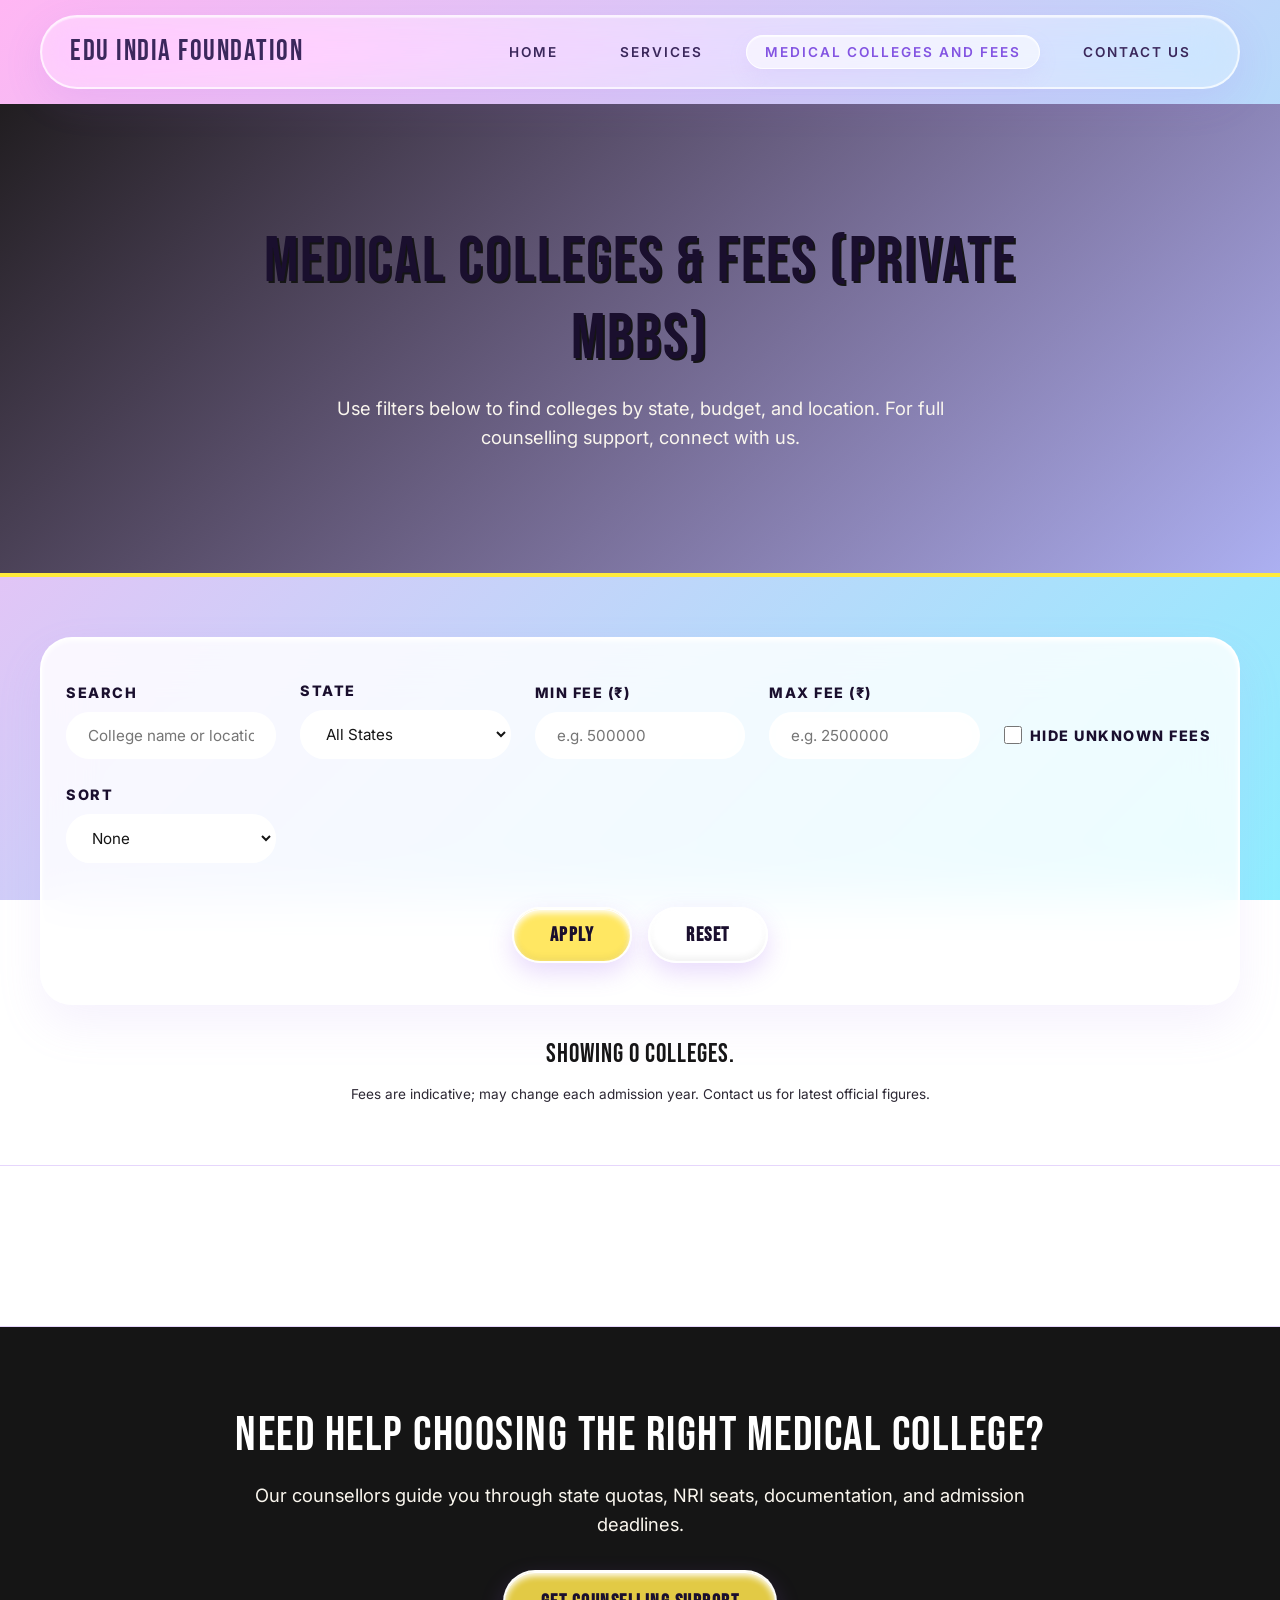
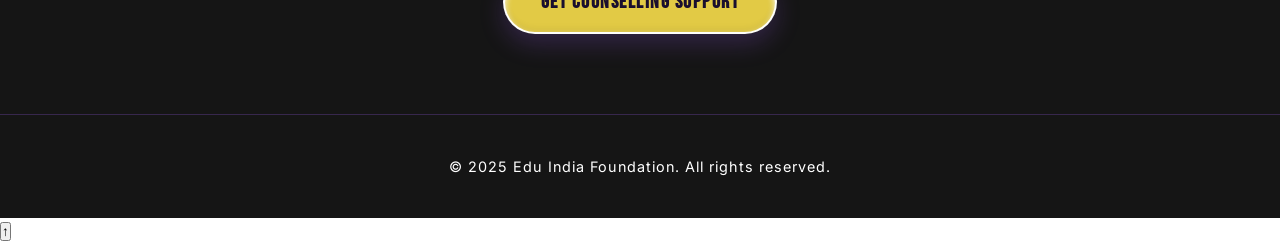
==== colleges.html @ c6f584c2 "feat: vibrant glassmorphism redesign across all pages - Saturated fluid mesh backdrop on all pages (" ====
<!DOCTYPE html>
<html lang="en">
<head>
  <meta charset="UTF-8" />
  <meta name="viewport" content="width=device-width, initial-scale=1.0" />

  <title>Top Private Medical Colleges in India | Edu India Foundation</title>
  <meta name="description" content="Browse private medical colleges across India. Compare locations, annual MBBS fees, and filter by state and budget. Updated list from Edu India Foundation." />
  <meta name="keywords" content="top medical colleges in India, private MBBS colleges, MBBS admission consultants, medical college fees, Edu India Foundation, NEET counselling, MBBS admission help" />
  <meta name="author" content="Edu India Foundation" />
  <meta name="robots" content="index, follow" />

  <meta property="og:title" content="Top Private Medical Colleges in India | Edu India Foundation" />
  <meta property="og:description" content="Compare private MBBS colleges across India. Fees, locations & counselling help from Edu India Foundation." />
  <meta property="og:image" content="https://eduindiafoundation.com/images/banner.jpg" />
  <meta property="og:url" content="https://eduindiafoundation.com/colleges.html" />
  <meta property="og:type" content="website" />

  <meta name="twitter:card" content="summary_large_image" />
  <meta name="twitter:title" content="Top Private Medical Colleges in India | Edu India Foundation" />
  <meta name="twitter:description" content="Compare private MBBS colleges across India with fees & counselling help." />
  <meta name="twitter:image" content="https://eduindiafoundation.com/images/banner.jpg" />

  <link rel="canonical" href="https://eduindiafoundation.com/colleges.html" />
  <link rel="icon" href="favicon.png" type="image/jpeg" />

  <!-- Styles -->
  <link rel="stylesheet" href="style.css?v=13.0" />
  <link rel="stylesheet" href="colleges.css?v=13.0" />

  <!-- Structured Data -->
  <script type="application/ld+json">
  {
    "@context": "https://schema.org",
    "@type": "EducationalOrganization",
    "name": "Edu India Foundation",
    "url": "https://eduindiafoundation.com",
    "logo": "https://eduindiafoundation.com/images/logo.png",
    "description": "Edu India Foundation is a trusted MBBS admission and counselling consultancy offering guidance for private medical colleges across India.",
    "sameAs": [
      "https://www.instagram.com/eduindia_foundation",
      "https://www.youtube.com/@EDUINDIAAXOM"
    ],
    "contactPoint": {
      "@type": "ContactPoint",
      "telephone": "+91-7002086090",
      "contactType": "Customer Support",
      "areaServed": "IN",
      "availableLanguage": "English"
    },
    "address": {
      "@type": "PostalAddress",
      "addressLocality": "Guwahati",
      "addressRegion": "Assam",
      "postalCode": "781001",
      "addressCountry": "IN"
    }
  }
  </script>
</head>

<body>
  <!-- LOADER -->
  <div id="loader"><div class="loader-circle"></div></div>

  <!-- NAV -->
  <nav>
    <div class="nav-container">
      <div class="nav-logo">
        <a href="index.html">Edu India Foundation</a>
      </div>
      <button class="burger" id="burger" aria-label="Toggle navigation menu">&#9776;</button>
      <ul id="nav-links">
        <li><a href="index.html">Home</a></li>
        <li><a href="services.html">Services</a></li>
        <li><a class="active" href="colleges.html">Medical Colleges and Fees</a></li>
        <li><a href="contact.html">Contact Us</a></li>
      </ul>
    </div>
  </nav>

  <!-- HERO -->
  <section class="page-hero colleges-hero">
    <div class="page-hero-content">
      <h1>Medical Colleges & Fees (Private MBBS)</h1>
      <p>Use filters below to find colleges by state, budget, and location. For full counselling support, connect with us.</p>
    </div>
  </section>

  <!-- FILTER PANEL -->
  <section class="college-filters">
    <div class="filters-wrapper">
      <div class="filter-field">
        <label for="searchInput">Search</label>
        <input type="text" id="searchInput" placeholder="College name or location..." />
      </div>

      <div class="filter-field">
        <label for="stateSelect">State</label>
        <select id="stateSelect">
          <option value="">All States</option>
        </select>
      </div>

      <div class="filter-field">
        <label for="minFee">Min Fee (₹)</label>
        <input type="number" id="minFee" min="0" placeholder="e.g. 500000" />
      </div>

      <div class="filter-field">
        <label for="maxFee">Max Fee (₹)</label>
        <input type="number" id="maxFee" min="0" placeholder="e.g. 2500000" />
      </div>

      <div class="filter-field filter-small">
        <label class="checkbox-label">
          <input type="checkbox" id="hideUnknown" />
          Hide unknown fees
        </label>
      </div>

      <div class="filter-field">
        <label for="sortSelect">Sort</label>
        <select id="sortSelect">
          <option value="none">None</option>
          <option value="fee-asc">Fee: Low → High</option>
          <option value="fee-desc">Fee: High → Low</option>
          <option value="name-asc">Name: A → Z</option>
          <option value="name-desc">Name: Z → A</option>
        </select>
      </div>

      <div class="filter-buttons">
        <button id="applyFilters" class="btn-contact">Apply</button>
        <button id="resetFilters" class="btn-secondary">Reset</button>
      </div>
    </div>

    <div class="results-count" id="resultsCount">Showing 0 colleges.</div>
    <div class="fee-note">Fees are indicative; may change each admission year. Contact us for latest official figures.</div>
  </section>

  <!-- RESULTS -->
  <section class="college-results" id="college-list">
    <div id="collegesGrid" class="colleges-grid">
      <!-- cards injected by JS -->
    </div>
  </section>

  <!-- CTA -->
  <section class="college-cta">
    <h2>Need Help Choosing the Right Medical College?</h2>
    <p>Our counsellors guide you through state quotas, NRI seats, documentation, and admission deadlines.</p>
    <a href="contact.html" class="btn-contact">Get Counselling Support</a>
  </section>

  <!-- FOOTER -->
  <footer class="site-footer">
    <p>&copy; 2025 Edu India Foundation. All rights reserved.</p>
  </footer>

  <button id="backToTop" aria-label="Back to top">↑</button>

  <!-- SCRIPTS -->
  <script src="script.js?v=13.0" defer></script>
  <script src="colleges.js?v=13.0" defer></script>
  <script>
    // Smooth scroll to college cards on Apply button click
    document.getElementById('applyFilters').addEventListener('click', function () {
      const target = document.getElementById('college-list');
      if (target) target.scrollIntoView({ behavior: 'smooth' });
    });
  </script>
</body>
</html>
---- style.css ----
@import url('https://fonts.googleapis.com/css2?family=Bebas+Neue&family=Inter:wght@300;400;500;600;700&family=Satisfy&display=swap');

/* GLOBAL PALETTE & VARIABLES */
:root {
  --charcoal: #151515;
  --cream: #faf6ee;
  --lavender: #9c5cf2; /* High-vibrancy prominent lavender */
  --lavender-light: #d6bfff;
  --accent-yellow: #ffeb3b; /* Radiant prominent yellow */
  --white: #ffffff;
  --text-dark: #1a0f2e; /* Deepest midnight violet for maximum contrast */
  --text-muted: #2c2733; /* Darker charcoal for high contrast */
  --border-main: 1px solid rgba(156, 92, 242, 0.25);
  
  --font-display: 'Bebas Neue', sans-serif;
  --font-body: 'Inter', sans-serif;
  --font-cursive: 'Satisfy', cursive;
  
  --transition-fast: 0.5s cubic-bezier(0.25, 1, 0.5, 1);
}

/* RESET & BASE Styles */
* { 
  margin: 0; 
  padding: 0; 
  box-sizing: border-box; 
}

/* Animating Colorful Fluid Mesh Backdrop */
@keyframes fluidMesh {
  0% { background-position: 0% 50%; }
  50% { background-position: 100% 50%; }
  100% { background-position: 0% 50%; }
}

body {
  font-family: var(--font-body);
  /* Highly prominent, vibrant, yet bright and light dynamic mesh backdrop */
  background: linear-gradient(-45deg, #ffea79 0%, #c49eff 25%, #fff5cc 50%, #8eeeff 75%, #ffb6f3 100%);
  background-size: 400% 400%;
  animation: fluidMesh 15s ease infinite;
  background-attachment: fixed;
  color: var(--text-dark);
  line-height: 1.6;
  overflow-x: hidden;
  font-size: clamp(0.9rem, 1.5vw, 1rem);
}

h1, h2, h3, h4, h5, h6 {
  font-family: var(--font-display);
  letter-spacing: 1.5px;
  line-height: 1.2;
  text-transform: uppercase;
  color: var(--text-dark);
}

img { 
  max-width: 100%; 
  display: block; 
}

a {
  text-decoration: none;
  color: inherit;
}

/* ANIMATIONS */
@keyframes spin { 
  0% { transform: rotate(0deg); } 
  100% { transform: rotate(360deg); } 
}

/* LOADER */
#loader {
  position: fixed;
  z-index: 2000;
  background: var(--cream);
  width: 100%;
  height: 100%;
  display: flex;
  justify-content: center;
  align-items: center;
}
.loader-circle {
  border: 6px solid var(--lavender-light);
  border-top: 6px solid var(--lavender);
  border-radius: 50%;
  width: 60px;
  height: 60px;
  animation: spin 1s linear infinite;
}
body.loaded #loader {
  opacity: 0;
  visibility: hidden;
  transition: opacity 0.5s ease;
}

/* SECTION SCROLL FADE */
section {
  opacity: 0;
  transform: translateY(30px);
  transition: opacity 0.8s cubic-bezier(0.16, 1, 0.3, 1), transform 0.8s cubic-bezier(0.16, 1, 0.3, 1);
}
section.visible {
  opacity: 1;
  transform: translateY(0);
}

/* NAVIGATION (Liquid-Glass Floating Capsule navbar) */
nav {
  background: rgba(255, 255, 255, 0.35); /* Clear glassmorphism background */
  backdrop-filter: blur(20px) saturate(160%);
  -webkit-backdrop-filter: blur(20px) saturate(160%);
  padding: 12px 28px;
  position: sticky;
  top: 15px;
  margin: 15px auto;
  width: calc(100% - 40px);
  max-width: 1200px;
  border-radius: 50px;
  z-index: 1000;
  border: 2px solid rgba(255, 255, 255, 0.7); /* Polished, elegant semi-transparent border */
  box-shadow: 0 12px 40px rgba(156, 92, 242, 0.12), inset 0 1px 1px rgba(255, 255, 255, 0.5);
  transition: transform 0.5s cubic-bezier(0.25, 1, 0.5, 1), box-shadow 0.5s ease, background 0.5s ease, border-color 0.5s ease, padding 0.5s ease;
}
nav.scrolled { 
  background: rgba(255, 255, 255, 0.15); /* More transparent while scrolling */
  backdrop-filter: blur(25px) saturate(180%);
  -webkit-backdrop-filter: blur(25px) saturate(180%);
  padding: 8px 28px;
  border-color: rgba(255, 255, 255, 0.55);
  box-shadow: 0 15px 45px rgba(156, 92, 242, 0.18), inset 0 1px 1px rgba(255, 255, 255, 0.6);
  transform: scale(0.98); 
}
.nav-container {
  max-width: 100%;
  margin: auto;
  display: flex;
  justify-content: space-between;
  align-items: center;
}
.nav-logo a {
  color: #3b285c; /* Deep rich purple charcoal */
  font-family: var(--font-display);
  font-size: 1.8rem;
  letter-spacing: 1.5px;
  font-weight: normal;
  text-transform: uppercase;
  transition: color var(--transition-fast);
}
.nav-logo a:hover {
  color: var(--lavender);
}
.burger {
  font-size: 1.8rem;
  color: #3b285c;
  background: none;
  border: none;
  display: none;
  cursor: pointer;
  line-height: 1;
}
#nav-links {
  display: flex;
  gap: 24px;
  align-items: center;
  list-style: none;
}
#nav-links li a {
  color: #3b285c;
  text-decoration: none;
  font-size: 0.85rem;
  font-weight: 600;
  text-transform: uppercase;
  letter-spacing: 2px;
  padding: 8px 18px;
  border-radius: 50px;
  transition: color var(--transition-fast), background var(--transition-fast), border-color var(--transition-fast);
  border: 1px solid transparent;
}
#nav-links li a.active,
#nav-links li a:hover { 
  color: #8354e2; 
  background: rgba(255, 255, 255, 0.6); /* Classy Glass capsule hover */
  border-color: rgba(255, 255, 255, 0.85);
  box-shadow: 0 8px 20px rgba(179, 147, 235, 0.12), inset 0 1px 1px rgba(255, 255, 255, 0.8);
}

@media (max-width: 768px) {
  .burger { display: block; }
  #nav-links {
    display: none;
    flex-direction: column;
    background-color: rgba(255, 255, 255, 0.9);
    backdrop-filter: blur(25px);
    -webkit-backdrop-filter: blur(25px);
    position: absolute;
    top: 71px;
    right: 20px;
    padding: 20px;
    border-radius: 24px;
    border: 2px solid rgba(255, 255, 255, 0.8);
    gap: 16px;
    width: 220px;
    box-shadow: 0 12px 35px rgba(179, 147, 235, 0.2);
  }
  #nav-links.active { display: flex; }
}

/* HERO SECTION */
.hero {
  position: relative;
  height: 60vh;
  background: var(--charcoal);
  border-bottom: var(--border-main);
  overflow: hidden;
}
.background-video {
  position: absolute;
  width: 100%;
  height: 100%;
  object-fit: cover;
  opacity: 0.35;
  z-index: 0;
}
.overlay {
  position: relative;
  z-index: 2;
  height: 100%;
  display: flex;
  flex-direction: column;
  justify-content: center;
  align-items: center;
  background: rgba(21, 21, 21, 0.45);
  backdrop-filter: blur(3px);
  -webkit-backdrop-filter: blur(3px);
  text-align: center;
  padding: 20px;
}
.hero-logo {
  width: 110px;
  margin-bottom: 20px;
  border: var(--border-main);
  border-radius: 50%;
  box-shadow: 0 4px 15px rgba(0,0,0,0.2);
}
.hero h4 {
  font-family: var(--font-cursive);
  color: var(--accent-yellow);
  font-size: clamp(2rem, 5vw, 3.2rem);
  text-transform: none;
  margin-bottom: -15px;
  letter-spacing: 0.5px;
  font-weight: normal;
  transform: rotate(-3deg);
  text-shadow: 2px 2px 4px rgba(0,0,0,0.4);
}
.hero h1 {
  color: var(--white);
  font-size: clamp(3rem, 9vw, 5.5rem);
  font-weight: normal;
  text-shadow: 3px 3px 0px var(--charcoal);
  letter-spacing: 2px;
}
@media (max-width: 768px) {
  .hero { height: 50vh; }
}

/* INTRO SECTION */
.intro-section {
  background: rgba(235, 231, 243, 0.3); 
  backdrop-filter: blur(12px);
  -webkit-backdrop-filter: blur(12px);
  padding: 80px 20px;
  text-align: center;
  border-bottom: var(--border-main);
}
.intro-section h2 {
  max-width: 950px;
  margin: auto;
  font-size: clamp(1.8rem, 4vw, 2.6rem);
  font-weight: normal;
  letter-spacing: 1px;
  color: var(--charcoal);
}

/* STATS BANNER (Lavender Canva Bar) */
.stats {
  background: rgba(195, 178, 224, 0.45); 
  backdrop-filter: blur(20px);
  -webkit-backdrop-filter: blur(20px);
  padding: 60px 24px;
  text-align: center;
  border-bottom: var(--border-main);
  border-top: var(--border-main);
  box-shadow: 0 10px 30px rgba(0, 0, 0, 0.05);
}
.stats-wrapper {
  max-width: 1200px;
  margin: auto;
  display: grid;
  grid-template-columns: repeat(4, 1fr);
}
.stat {
  background: transparent;
  padding: 20px;
  border-radius: 0;
  box-shadow: none;
  border-right: 1px solid rgba(21, 21, 21, 0.15);
  display: flex;
  flex-direction: column;
  justify-content: center;
  align-items: center;
}
.stat:last-child {
  border-right: none;
}
.stat-number {
  display: block;
  font-family: var(--font-display);
  font-size: clamp(2.8rem, 6vw, 4rem);
  font-weight: normal;
  color: var(--charcoal);
  margin-bottom: 2px;
  line-height: 1;
}
.stat-label {
  font-family: var(--font-body);
  font-size: 0.85rem;
  font-weight: 700;
  letter-spacing: 1.5px;
  text-transform: uppercase;
  color: var(--charcoal);
  line-height: 1.3;
}

@media (max-width: 992px) {
  .stats-wrapper {
    grid-template-columns: repeat(2, 1fr);
    gap: 30px 0;
  }
  .stat:nth-child(2) {
    border-right: none;
  }
  .stat:nth-child(3) {
    border-bottom: none;
  }
}
@media (max-width: 550px) {
  .stats-wrapper {
    grid-template-columns: 1fr;
    gap: 30px 0;
  }
  .stat {
    border-right: none;
    border-bottom: 1px solid rgba(21, 21, 21, 0.15);
    padding: 15px;
  }
  .stat:last-child {
    border-bottom: none;
  }
}

/* EXPERTISE SECTION */
.expertise {
  padding: 90px 20px;
  border-bottom: var(--border-main);
}
.expertise-wrapper {
  max-width: 1200px;
  margin: auto;
  text-align: center;
}
.expertise-heading {
  font-size: clamp(2.4rem, 5vw, 3.5rem);
  color: var(--charcoal);
  margin-bottom: 50px;
  font-weight: normal;
}
.expertise-cards.x-shape {
  display: grid;
  grid-template-columns: repeat(3, 1fr);
  grid-template-rows: repeat(3, auto);
  gap: 30px;
  justify-items: center;
  align-items: stretch;
}
.expertise-cards.x-shape .expertise-card:nth-child(1) { grid-column: 1; grid-row: 1; }
.expertise-cards.x-shape .expertise-card:nth-child(2) { grid-column: 2; grid-row: 2; }
.expertise-cards.x-shape .expertise-card:nth-child(3) { grid-column: 3; grid-row: 1; }
.expertise-cards.x-shape .expertise-card:nth-child(4) { grid-column: 1; grid-row: 3; }
.expertise-cards.x-shape .expertise-card:nth-child(5) { grid-column: 3; grid-row: 3; }

/* Real iOS Frosted Stained-Glass Cards */
.expertise-card {
  padding: 36px 28px;
  border-radius: 32px; 
  border: 2.5px solid rgba(255, 255, 255, 0.95); /* Extremely high contrast glossy borders */
  box-shadow: 0 16px 40px rgba(156, 92, 242, 0.08), inset 0 2px 4px rgba(255, 255, 255, 0.8), inset 0 -2px 4px rgba(0, 0, 0, 0.03); 
  backdrop-filter: blur(25px) saturate(140%);
  -webkit-backdrop-filter: blur(25px) saturate(140%);
  transition: transform 0.5s cubic-bezier(0.25, 1, 0.5, 1), box-shadow 0.5s cubic-bezier(0.25, 1, 0.5, 1), background 0.5s ease, border-color 0.5s ease;
  max-width: 100%;
  text-align: left;
  display: flex;
  flex-direction: column;
}

/* Cool Hover Neon Glows */
.expertise-card:hover {
  transform: translateY(-12px) scale(1.03);
}
.expertise-card:nth-child(odd) { 
  background-color: rgba(255, 255, 255, 0.85); /* Highly visible white frosted glass */
}
.expertise-card:nth-child(odd):hover {
  box-shadow: 0 30px 60px rgba(255, 255, 255, 0.55), 0 0 30px rgba(255, 255, 255, 0.3);
  border-color: rgba(255, 255, 255, 1);
}
.expertise-card:nth-child(even) { 
  background-color: rgba(230, 205, 255, 0.85); /* Saturated Lilac frosted glass */
}
.expertise-card:nth-child(even):hover {
  box-shadow: 0 30px 60px rgba(156, 92, 242, 0.55), 0 0 30px rgba(156, 92, 242, 0.35);
  border-color: rgba(156, 92, 242, 0.95);
}
.expertise-card:nth-child(2) { 
  background-color: rgba(255, 245, 179, 0.88); /* Saturated Gold/Yellow frosted glass */
  border-color: rgba(255, 255, 255, 0.98);
}
.expertise-card:nth-child(2):hover {
  box-shadow: 0 30px 60px rgba(255, 235, 59, 0.55), 0 0 30px rgba(255, 235, 59, 0.35);
  border-color: rgba(255, 235, 59, 0.95);
}

.expertise-card h3 { 
  font-size: 1.5rem;
  background: linear-gradient(135deg, var(--charcoal) 30%, #5d4294 100%);
  -webkit-background-clip: text;
  -webkit-text-fill-color: transparent;
  margin-bottom: 12px; 
  font-weight: normal;
  border-bottom: 2px solid rgba(179, 147, 235, 0.2);
  padding-bottom: 8px;
}
.expertise-card p { 
  color: var(--text-dark); 
  font-size: 0.95rem;
}

/* WHY CHOOSE US SECTION */
.choose-us {
  padding: 90px 20px;
  border-bottom: var(--border-main);
}
.choose-wrapper {
  max-width: 1200px;
  margin: auto;
  text-align: center;
}
.choose-heading {
  font-size: clamp(2.4rem, 5vw, 3.5rem);
  color: var(--charcoal);
  margin-bottom: 50px;
  font-weight: normal;
}
.choose-cards {
  display: grid;
  grid-template-columns: repeat(auto-fit, minmax(250px, 1fr));
  gap: 30px;
  margin-bottom: 45px;
}
.choose-card {
  padding: 36px 28px;
  border-radius: 32px; 
  border: 2.5px solid rgba(255, 255, 255, 0.98); /* Extremely high contrast glossy borders */
  box-shadow: 0 16px 40px rgba(156, 92, 242, 0.08), inset 0 2px 4px rgba(255, 255, 255, 0.95), inset 0 -2px 4px rgba(0, 0, 0, 0.03);
  backdrop-filter: blur(25px) saturate(140%);
  -webkit-backdrop-filter: blur(25px) saturate(140%);
  transition: transform 0.5s cubic-bezier(0.25, 1, 0.5, 1), box-shadow 0.5s cubic-bezier(0.25, 1, 0.5, 1), border-color 0.5s ease;
  text-align: left;
}
.choose-card:hover {
  transform: translateY(-12px) scale(1.03);
}

/* Translucent checkered block panels with color glow hovers */
.choose-card:nth-child(1) { background-color: rgba(255, 255, 255, 0.85); }
.choose-card:nth-child(1):hover { box-shadow: 0 30px 60px rgba(255, 255, 255, 0.55), 0 0 30px rgba(255, 255, 255, 0.3); border-color: rgba(255, 255, 255, 1); }

.choose-card:nth-child(2) { background-color: rgba(230, 205, 255, 0.85); }
.choose-card:nth-child(2):hover { box-shadow: 0 30px 60px rgba(156, 92, 242, 0.55), 0 0 30px rgba(156, 92, 242, 0.35); border-color: rgba(156, 92, 242, 0.95); }

.choose-card:nth-child(3) { background-color: rgba(255, 248, 220, 0.85); }
.choose-card:nth-child(3):hover { box-shadow: 0 30px 60px rgba(250, 246, 238, 0.55), 0 0 30px rgba(250, 246, 238, 0.35); border-color: rgba(250, 246, 238, 0.95); }

.choose-card:nth-child(4) { background-color: rgba(255, 245, 179, 0.88); }
.choose-card:nth-child(4):hover { box-shadow: 0 30px 60px rgba(255, 235, 59, 0.55), 0 0 30px rgba(255, 235, 59, 0.35); border-color: rgba(255, 235, 59, 0.95); }

.choose-card h3 { 
  font-size: 1.5rem;
  background: linear-gradient(135deg, var(--charcoal) 30%, #5d4294 100%);
  -webkit-background-clip: text;
  -webkit-text-fill-color: transparent;
  margin-bottom: 12px; 
  font-weight: normal;
  border-bottom: 2px solid rgba(179, 147, 235, 0.2);
  padding-bottom: 8px;
}
.choose-card p { 
  color: var(--text-dark); 
  font-size: 0.95rem;
}

/* SHIMMERING GLASSMORPHIC ACTION BUTTONS */
@keyframes glassShimmer {
  0% { left: -70%; }
  30% { left: 150%; }
  100% { left: 150%; }
}

.btn-contact, .btn-instagram, .whatsapp-btn, .contact-form button {
  position: relative;
  overflow: hidden;
  display: inline-flex;
  align-items: center;
  justify-content: center;
  background: rgba(255, 228, 77, 0.88); /* Saturated Gold frosted glass */
  backdrop-filter: blur(20px) saturate(135%);
  -webkit-backdrop-filter: blur(20px) saturate(135%);
  color: #1a0f2e; /* Absolute deepest contrast text */
  font-weight: 700;
  padding: 14px 36px;
  border-radius: 50px; 
  border: 2.5px solid rgba(255, 255, 255, 0.98); /* Polished glossy white border */
  font-family: var(--font-display);
  font-size: 1.25rem;
  letter-spacing: 1.5px;
  text-transform: uppercase;
  text-decoration: none;
  cursor: pointer;
  box-shadow: 0 10px 25px rgba(156, 92, 242, 0.22), 
              inset 0 4px 6px rgba(255, 255, 255, 0.95), 
              inset 0 -4px 6px rgba(0, 0, 0, 0.05),
              inset 0 1px 0 rgba(255, 255, 255, 0.98);
  transition: transform var(--transition-fast), box-shadow var(--transition-fast), background var(--transition-fast), border-color var(--transition-fast);
}

/* Moving shimmer reflection overlay */
.btn-contact::before, .btn-instagram::before, .whatsapp-btn::before, .contact-form button::before {
  content: '';
  position: absolute;
  top: 0;
  left: -70%;
  width: 50%;
  height: 100%;
  background: linear-gradient(90deg, transparent, rgba(255, 255, 255, 0.85), transparent);
  transform: skewX(-25deg);
  animation: glassShimmer 5s infinite ease-in-out;
}

.btn-contact:hover, .contact-form button:hover { 
  background: rgba(255, 228, 77, 0.98); 
  transform: translateY(-4px) scale(1.04);
  border-color: rgba(255, 255, 255, 1);
  box-shadow: 0 15px 35px rgba(255, 215, 0, 0.8), 
              0 0 25px rgba(255, 215, 0, 0.5),
              inset 0 4px 6px rgba(255, 255, 255, 0.98), 
              inset 0 -4px 6px rgba(0, 0, 0, 0.05);
}
.btn-instagram {
  background: rgba(255, 160, 210, 0.88); /* Saturated bubblegum pink glass */
  border-color: rgba(255, 255, 255, 0.98);
}
.btn-instagram:hover {
  background: rgba(255, 160, 210, 0.98);
  transform: translateY(-4px) scale(1.04);
  border-color: rgba(255, 255, 255, 1);
  box-shadow: 0 15px 35px rgba(255, 105, 180, 0.8), 
              0 0 25px rgba(255, 105, 180, 0.5),
              inset 0 4px 6px rgba(255, 255, 255, 0.98), 
              inset 0 -4px 6px rgba(0, 0, 0, 0.05);
}
.whatsapp-btn {
  background: rgba(90, 235, 130, 0.88); /* Saturated emerald green glass */
  border-color: rgba(255, 255, 255, 0.98);
}
.whatsapp-btn:hover {
  background: rgba(90, 235, 130, 0.98);
  transform: translateY(-4px) scale(1.04);
  border-color: rgba(255, 255, 255, 1);
  box-shadow: 0 15px 35px rgba(34, 180, 72, 0.8), 
              0 0 25px rgba(34, 180, 72, 0.5),
              inset 0 4px 6px rgba(255, 255, 255, 0.98), 
              inset 0 -4px 6px rgba(0, 0, 0, 0.05);
}

/* WHATSAPP CTA BAR */
.social-media {
  background-color: rgba(195, 178, 224, 0.3);
  backdrop-filter: blur(12px);
  -webkit-backdrop-filter: blur(12px);
  padding: 60px 20px;
  text-align: center;
  border-bottom: var(--border-main);
  border-top: var(--border-main);
  box-shadow: 0 8px 30px rgba(0, 0, 0, 0.05);
}

/* CONTACT FORM & SECTION */
.contact-form-section {
  padding: 90px 20px;
  text-align: center;
  border-bottom: var(--border-main);
}
.contact-form-section h2 {
  font-size: clamp(2.4rem, 5vw, 3.5rem);
  color: var(--charcoal);
  margin-bottom: 40px;
  font-weight: normal;
}
.contact-form {
  max-width: 550px;
  margin: 0 auto;
  display: flex;
  flex-direction: column;
  gap: 20px;
}

.contact-form input,
.contact-form textarea,
.contact-form select {
  padding: 14px 22px;
  font-size: 1rem;
  border-radius: 50px;
  border: 2px solid rgba(255, 255, 255, 0.55);
  font-family: var(--font-body);
  background: rgba(255, 255, 255, 0.40); 
  backdrop-filter: blur(15px);
  -webkit-backdrop-filter: blur(15px);
  color: var(--charcoal);
  outline: none;
  box-shadow: inset 0 2px 2px rgba(255, 255, 255, 0.35);
  transition: box-shadow 0.4s ease, background 0.4s ease, border-color 0.4s ease;
}
.contact-form textarea {
  border-radius: 24px;
  resize: vertical;
  min-height: 120px;
}
.contact-form input:focus,
.contact-form textarea:focus,
.contact-form select:focus {
  background: rgba(255, 255, 255, 0.9);
  border-color: rgba(179, 147, 235, 0.7);
  box-shadow: 0 0 0 4px rgba(179, 147, 235, 0.35), inset 0 1px 1px rgba(255, 255, 255, 0.6);
}
.site-footer {
  background: var(--charcoal);
  color: var(--white);
  text-align: center;
  padding: 40px 20px;
  font-family: var(--font-body);
  font-size: 0.9rem;
  letter-spacing: 1px;
}

/* RESPONSIVE LAYOUT adjustments */
@media (max-width: 992px) {
  .expertise-cards.x-shape {
    grid-template-columns: repeat(2, 1fr);
    grid-template-rows: auto;
  }
  .expertise-cards.x-shape .expertise-card {
    grid-column: auto !important;
    grid-row: auto !important;
  }
}
@media (max-width: 768px) {
  .expertise-heading, .choose-heading, .contact-form-section h2 { font-size: 2.2rem; }
  .btn-contact, .btn-instagram, .whatsapp-btn { width: 100%; text-align: center; }
  .stats { padding: 40px 16px; }
}
@media (max-width: 600px) {
  .expertise-cards.x-shape { grid-template-columns: 1fr; }
}
---- colleges.css ----
/* Colleges Page Redesign - Canva & Indie-Magazine Theme */

/* Animating Colorful Fluid Mesh Backdrop */
@keyframes fluidMesh {
  0% { background-position: 0% 50%; }
  50% { background-position: 100% 50%; }
  100% { background-position: 0% 50%; }
}

body {
  /* Highly prominent, vibrant, yet bright and light dynamic mesh backdrop */
  background: linear-gradient(-45deg, #ffea79 0%, #c49eff 25%, #fff5cc 50%, #8eeeff 75%, #ffb6f3 100%);
  background-size: 400% 400%;
  animation: fluidMesh 15s ease infinite;
  background-attachment: fixed;
  color: var(--charcoal);
  font-family: var(--font-body);
}

/* HERO */
.page-hero.colleges-hero {
  padding: 120px 20px;
  text-align: center;
  color: var(--white);
  background: linear-gradient(135deg, rgba(21, 21, 21, 0.95), rgba(179, 147, 235, 0.65)),
              url('images/medical-hero.jpg') center/cover no-repeat;
  border-bottom: 4px solid var(--accent-yellow);
}
.page-hero.colleges-hero .page-hero-content {
  max-width: 900px;
  margin: auto;
}
.page-hero.colleges-hero h1 {
  font-family: var(--font-display);
  font-size: clamp(2.5rem, 6vw, 4rem);
  margin-bottom: 16px;
  font-weight: normal;
  letter-spacing: 2px;
  text-shadow: 2px 2px 0px var(--charcoal);
}
.page-hero.colleges-hero p {
  font-family: var(--font-body);
  font-size: clamp(0.95rem, 2vw, 1.15rem);
  max-width: 700px;
  margin: 0 auto;
  line-height: 1.6;
  color: var(--cream);
}

/* FILTERS SECTION */
.college-filters {
  background: transparent;
  padding: 60px 20px;
  text-align: center;
  border-bottom: var(--border-main);
}
.filters-wrapper {
  max-width: 1200px;
  margin: auto;
  display: grid;
  grid-template-columns: repeat(auto-fit, minmax(200px, 1fr));
  gap: 24px;
  align-items: end;
  
  /* Classy Floating Glass Panel (iOS 32px rounded) */
  background: rgba(255, 255, 255, 0.85); /* Highly visible frosted glass */
  backdrop-filter: blur(25px) saturate(130%);
  -webkit-backdrop-filter: blur(25px) saturate(130%);
  border: 2.5px solid rgba(255, 255, 255, 0.98); /* Sharp solid-like white outline */
  border-radius: 32px;
  padding: 40px 24px;
  box-shadow: 0 20px 45px rgba(179, 147, 235, 0.12), inset 0 2px 4px rgba(255, 255, 255, 0.95);
}
.filter-field {
  display: flex;
  flex-direction: column;
  gap: 8px;
  text-align: left;
}
.filter-field.filter-small { 
  justify-content: flex-end; 
  padding-bottom: 12px;
}
.filter-field label {
  font-family: var(--font-body);
  font-weight: 800;
  font-size: 0.9rem;
  letter-spacing: 1.5px;
  text-transform: uppercase;
  color: #1a0f2e; /* Deep midnight-violet charcoal */
}
.filter-field input[type="text"],
.filter-field input[type="number"],
.filter-field select {
  padding: 12px 20px;
  border: 2px solid rgba(255, 255, 255, 0.98);
  border-radius: 50px;
  font-size: 0.95rem;
  font-family: var(--font-body);
  width: 100%;
  background: rgba(255, 255, 255, 0.88); /* Saturated filter inputs */
  backdrop-filter: blur(12px);
  -webkit-backdrop-filter: blur(12px);
  color: var(--charcoal);
  outline: none;
  box-shadow: inset 0 1px 2px rgba(255, 255, 255, 0.35);
  transition: box-shadow 0.4s ease, background 0.4s ease, border-color 0.4s ease;
}
.filter-field input:focus,
.filter-field select:focus {
  background: rgba(255, 255, 255, 0.9);
  border-color: rgba(179, 147, 235, 0.7);
  box-shadow: 0 0 0 4px rgba(179, 147, 235, 0.3), inset 0 1px 1px rgba(255, 255, 255, 0.5);
}
.checkbox-label {
  display: flex;
  gap: 8px;
  align-items: center;
  font-family: var(--font-body);
  font-size: 0.95rem;
  color: var(--charcoal);
  font-weight: 500;
  user-select: none;
  cursor: pointer;
}
.checkbox-label input[type="checkbox"] {
  width: 18px;
  height: 18px;
  border: var(--border-main);
  cursor: pointer;
  accent-color: var(--lavender);
}
.filter-buttons {
  display: flex;
  gap: 16px;
  justify-content: center;
  align-items: center;
  grid-column: 1 / -1;
  margin-top: 20px;
}

/* Glassmorphism Reset Button (iOS pill shape with shimmer) */
@keyframes glassShimmer {
  0% { left: -70%; }
  30% { left: 140%; }
  100% { left: 140%; }
}

.btn-secondary {
  position: relative;
  overflow: hidden;
  display: inline-flex;
  align-items: center;
  justify-content: center;
  background: rgba(255, 255, 255, 0.88); /* Saturated frosted white glass button */
  backdrop-filter: blur(20px) saturate(135%);
  -webkit-backdrop-filter: blur(20px) saturate(135%);
  color: #1a0f2e; /* Absolute deepest contrast text */
  font-weight: 700;
  padding: 14px 36px;
  border-radius: 50px;
  border: 2.5px solid rgba(255, 255, 255, 0.98); /* Polished glossy white border */
  font-family: var(--font-display);
  font-size: 1.25rem;
  letter-spacing: 1.5px;
  text-transform: uppercase;
  cursor: pointer;
  box-shadow: 0 10px 25px rgba(156, 92, 242, 0.22), 
              inset 0 4px 6px rgba(255, 255, 255, 0.95), 
              inset 0 -4px 6px rgba(0, 0, 0, 0.05),
              inset 0 1px 0 rgba(255, 255, 255, 0.98);
  transition: transform var(--transition-fast), box-shadow var(--transition-fast), background var(--transition-fast), border-color var(--transition-fast);
}
.btn-secondary::before {
  content: '';
  position: absolute;
  top: 0;
  left: -70%;
  width: 50%;
  height: 100%;
  background: linear-gradient(90deg, transparent, rgba(255, 255, 255, 0.85), transparent);
  transform: skewX(-25deg);
  animation: glassShimmer 5s infinite ease-in-out;
}
.btn-secondary:hover { 
  background: rgba(255, 255, 255, 0.98);
  transform: translateY(-4px) scale(1.04);
  border-color: rgba(255, 255, 255, 1);
  box-shadow: 0 15px 35px rgba(255, 255, 255, 0.5), 
              0 0 25px rgba(255, 255, 255, 0.35),
              inset 0 4px 6px rgba(255, 255, 255, 0.98), 
              inset 0 -4px 6px rgba(0, 0, 0, 0.05);
}

.results-count {
  margin-top: 30px;
  font-family: var(--font-display);
  font-size: 1.6rem;
  letter-spacing: 1px;
  text-transform: uppercase;
  color: var(--charcoal);
}
.fee-note {
  margin-top: 8px;
  font-family: var(--font-body);
  font-size: 0.85rem;
  color: var(--text-muted);
}

/* RESULTS GRID */
.college-results {
  padding: 80px 20px;
  border-bottom: var(--border-main);
}
.colleges-grid {
  max-width: 1200px;
  margin: auto;
  display: grid;
  grid-template-columns: repeat(auto-fit, minmax(300px, 1fr));
  gap: 30px;
}
.college-card {
  padding: 36px 28px;
  border-radius: 32px; /* iOS smooth rounded corner */
  border: 2.5px solid rgba(255, 255, 255, 0.98); /* Extremely high contrast glossy borders */
  box-shadow: 0 16px 40px rgba(156, 92, 242, 0.08), inset 0 2px 4px rgba(255, 255, 255, 0.95), inset 0 -2px 4px rgba(0, 0, 0, 0.03);
  transition: transform 0.5s cubic-bezier(0.25, 1, 0.5, 1), box-shadow 0.5s cubic-bezier(0.25, 1, 0.5, 1), border-color 0.5s ease;
  opacity: 0;
  transform: translateY(30px);
  text-align: left;
}
.college-card.visible {
  opacity: 1;
  transform: translateY(0);
}
.college-card:hover {
  transform: translateY(-12px) scale(1.03);
}

/* Frosted glass list alternation with custom neon glows */
.college-card:nth-child(odd) {
  background-color: rgba(255, 255, 255, 0.85); /* High-contrast white frosted */
  backdrop-filter: blur(25px) saturate(140%);
  -webkit-backdrop-filter: blur(25px) saturate(140%);
}
.college-card:nth-child(odd):hover {
  box-shadow: 0 30px 60px rgba(255, 255, 255, 0.55), 0 0 30px rgba(255, 255, 255, 0.3);
  border-color: rgba(255, 255, 255, 1);
}

.college-card:nth-child(even) {
  background-color: rgba(230, 205, 255, 0.85); /* Vibrant lilac frosted */
  backdrop-filter: blur(25px) saturate(140%);
  -webkit-backdrop-filter: blur(25px) saturate(140%);
}
.college-card:nth-child(even):hover {
  box-shadow: 0 30px 60px rgba(156, 92, 242, 0.55), 0 0 30px rgba(156, 92, 242, 0.35);
  border-color: rgba(156, 92, 242, 0.95);
}

.college-card h2 {
  font-family: var(--font-display);
  font-size: clamp(1.4rem, 2.5vw, 1.7rem);
  background: linear-gradient(135deg, var(--charcoal) 30%, #5d4294 100%);
  -webkit-background-clip: text;
  -webkit-text-fill-color: transparent;
  margin-bottom: 12px;
  font-weight: normal;
  border-bottom: 2px solid rgba(179, 147, 235, 0.2);
  padding-bottom: 8px;
  letter-spacing: 0.5px;
}
.college-card p {
  font-family: var(--font-body);
  font-size: 0.95rem;
  color: var(--charcoal);
  margin-bottom: 8px;
}
.college-card p strong {
  font-weight: 700;
  text-transform: uppercase;
  font-size: 0.8rem;
  letter-spacing: 0.5px;
  color: var(--text-muted);
  display: inline-block;
  width: 110px;
}

/* Fee status tags (Glowing glass capsules) */
.college-card span.fee-high,
.college-card span.fee-mid,
.college-card span.fee-low,
.college-card span.fee-unknown {
  display: inline-block;
  padding: 6px 16px;
  border-radius: 50px;
  font-family: var(--font-display);
  font-size: 1rem;
  letter-spacing: 0.5px;
  font-weight: normal;
  margin-top: 4px;
  text-transform: uppercase;
}
.college-card .fee-high { 
  background-color: rgba(255, 180, 180, 0.85); 
  border: 2px solid rgba(255, 51, 51, 0.85); 
  color: #5c0000; 
  font-weight: 700;
  box-shadow: inset 0 1px 0 rgba(255,255,255,0.6), 0 0 12px rgba(255, 26, 26, 0.2);
}
.college-card .fee-mid  { 
  background-color: rgba(255, 215, 165, 0.85); 
  border: 2px solid rgba(255, 135, 0, 0.85); 
  color: #5d3100; 
  font-weight: 700;
  box-shadow: inset 0 1px 0 rgba(255,255,255,0.6), 0 0 12px rgba(255, 136, 0, 0.2);
}
.college-card .fee-low  { 
  background-color: rgba(180, 245, 198, 0.85); 
  border: 2px solid rgba(40, 190, 85, 0.85); 
  color: #0a3d1b; 
  font-weight: 700;
  box-shadow: inset 0 1px 0 rgba(255,255,255,0.6), 0 0 12px rgba(26, 178, 71, 0.2);
}
.college-card .fee-unknown { 
  background-color: rgba(255, 255, 255, 0.85); 
  border: 2px solid rgba(179, 147, 235, 0.65); 
  color: var(--charcoal); 
  font-weight: 700;
  box-shadow: inset 0 1px 0 rgba(255,255,255,0.6);
}

/* CTA */
.college-cta {
  background: var(--charcoal);
  color: var(--white);
  text-align: center;
  padding: 80px 20px;
  border-bottom: var(--border-main);
}
.college-cta h2 {
  font-family: var(--font-display);
  font-size: clamp(2rem, 5vw, 3rem);
  margin-bottom: 16px;
  color: var(--white);
  font-weight: normal;
  letter-spacing: 1.5px;
}
.college-cta p {
  font-family: var(--font-body);
  font-size: clamp(0.95rem, 2vw, 1.15rem);
  margin-bottom: 30px;
  line-height: 1.6;
  color: var(--cream);
  max-width: 800px;
  margin-left: auto;
  margin-right: auto;
}

/* RESPONSIVE Adjustments */
@media (max-width: 768px) {
  .page-hero.colleges-hero h1 { font-size: 2.2rem; }
  .filters-wrapper { grid-template-columns: repeat(auto-fit, minmax(150px, 1fr)); padding: 25px 15px; }
  .college-card h2 { font-size: 1.3rem; }
}
@media (max-width: 480px) {
  .filters-wrapper { grid-template-columns: 1fr; }
  .filter-buttons { flex-direction: column; width: 100%; }
  .filter-buttons button { width: 100%; text-align: center; }
  .page-hero.colleges-hero { padding: 90px 16px; }
  .page-hero.colleges-hero p { font-size: 0.95rem; }
  .college-card p strong { display: block; margin-bottom: 2px; }
}
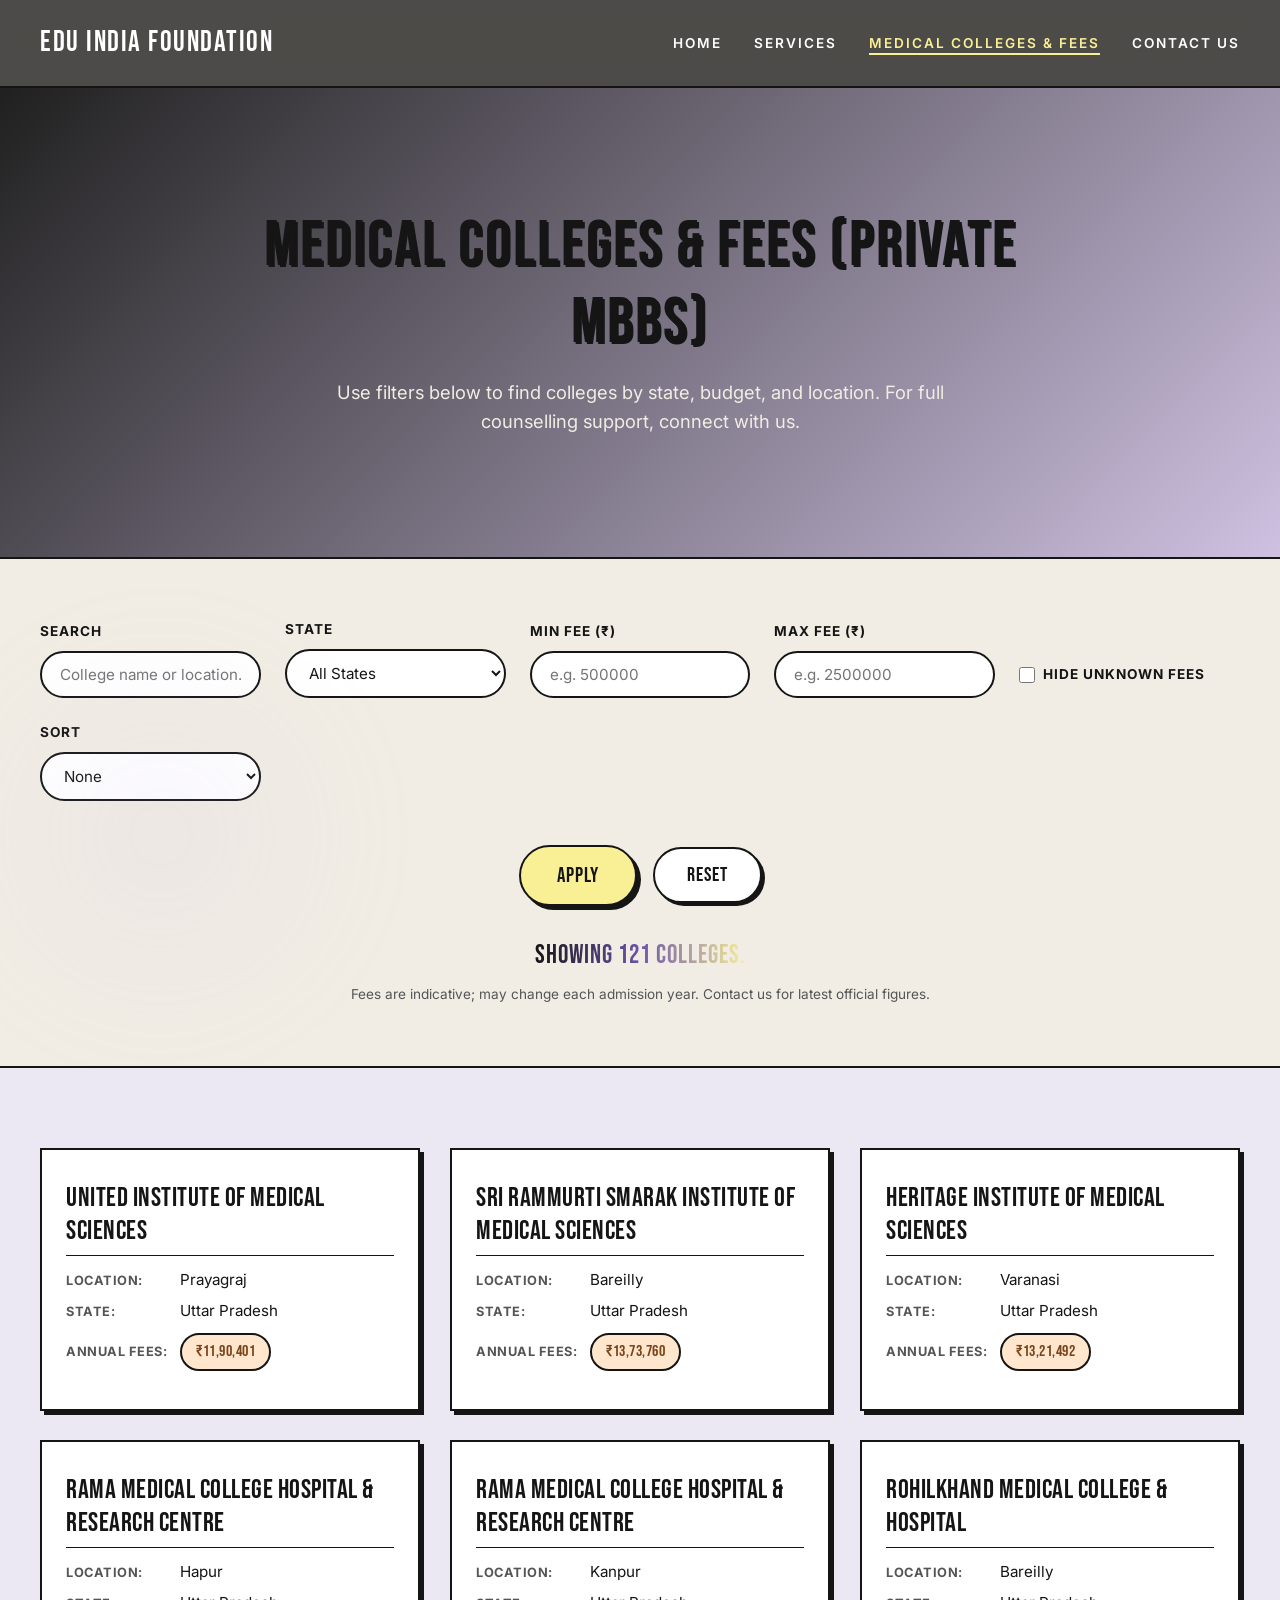
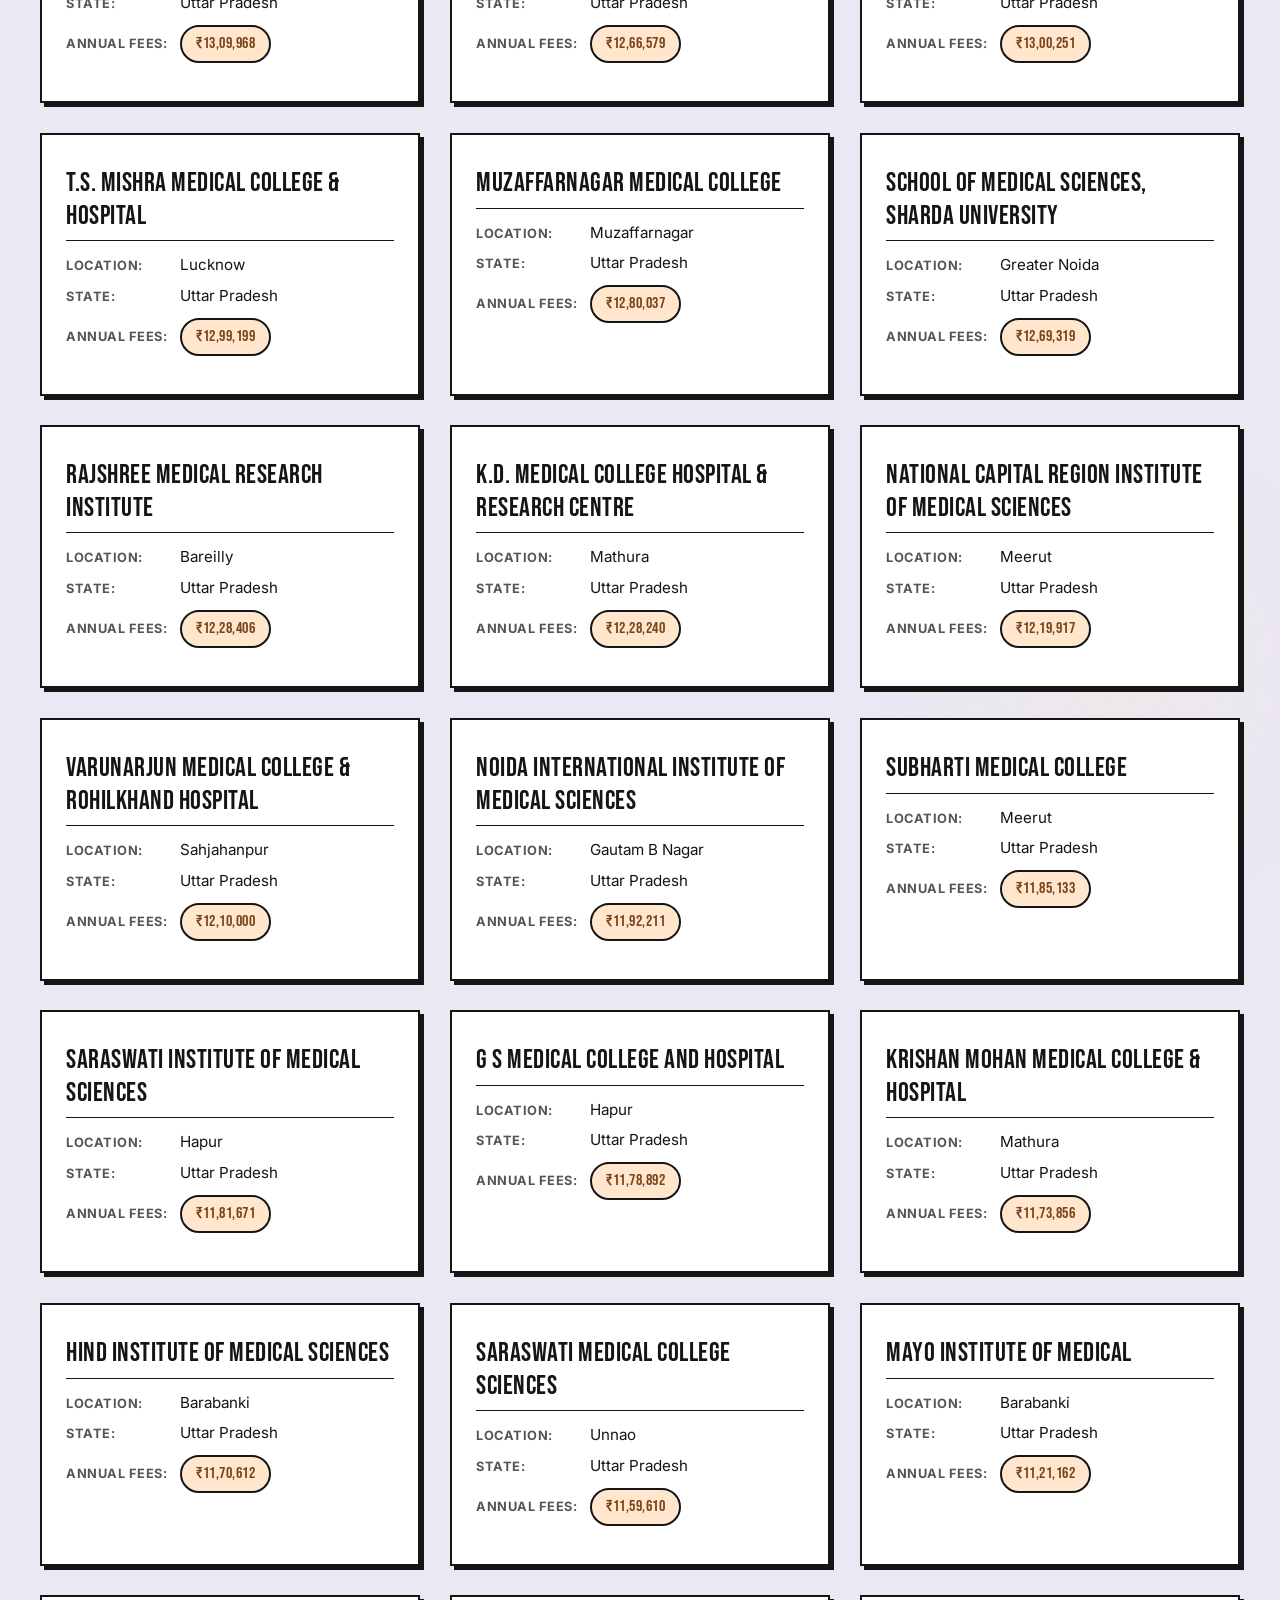
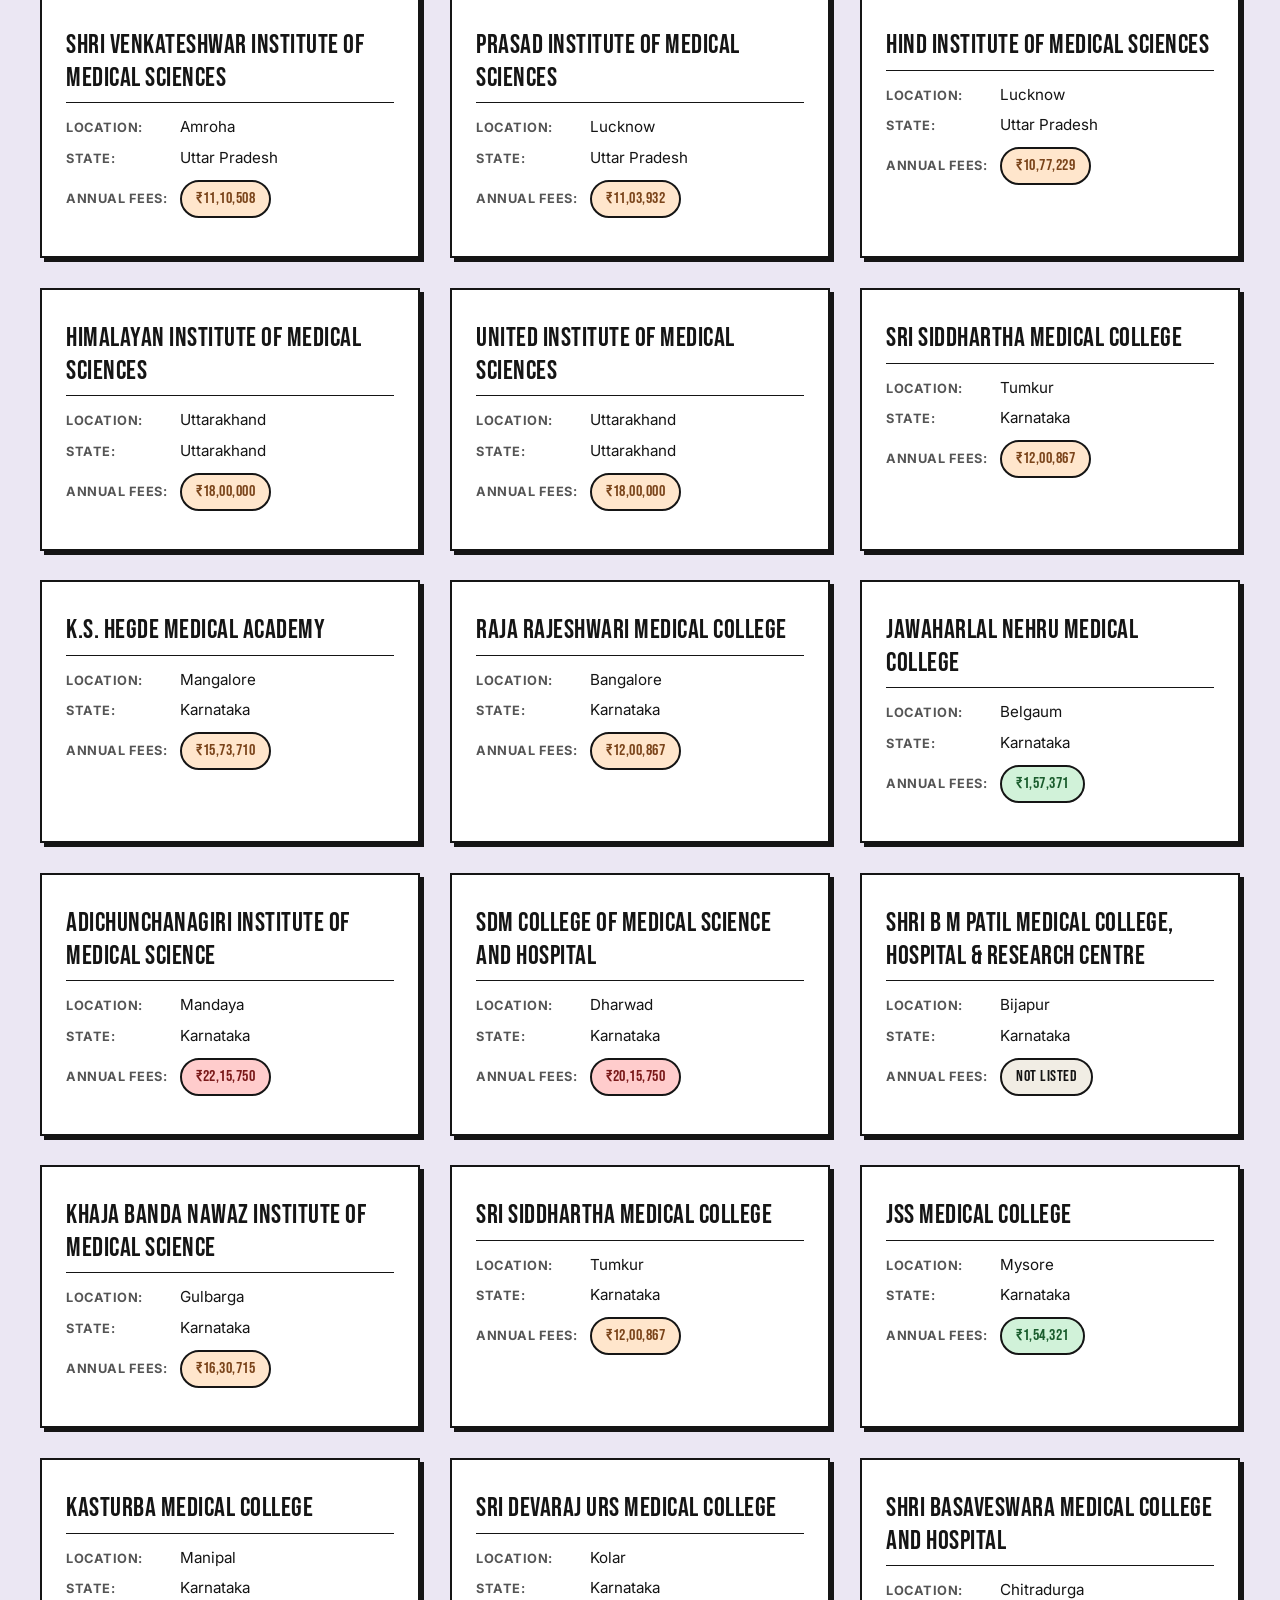
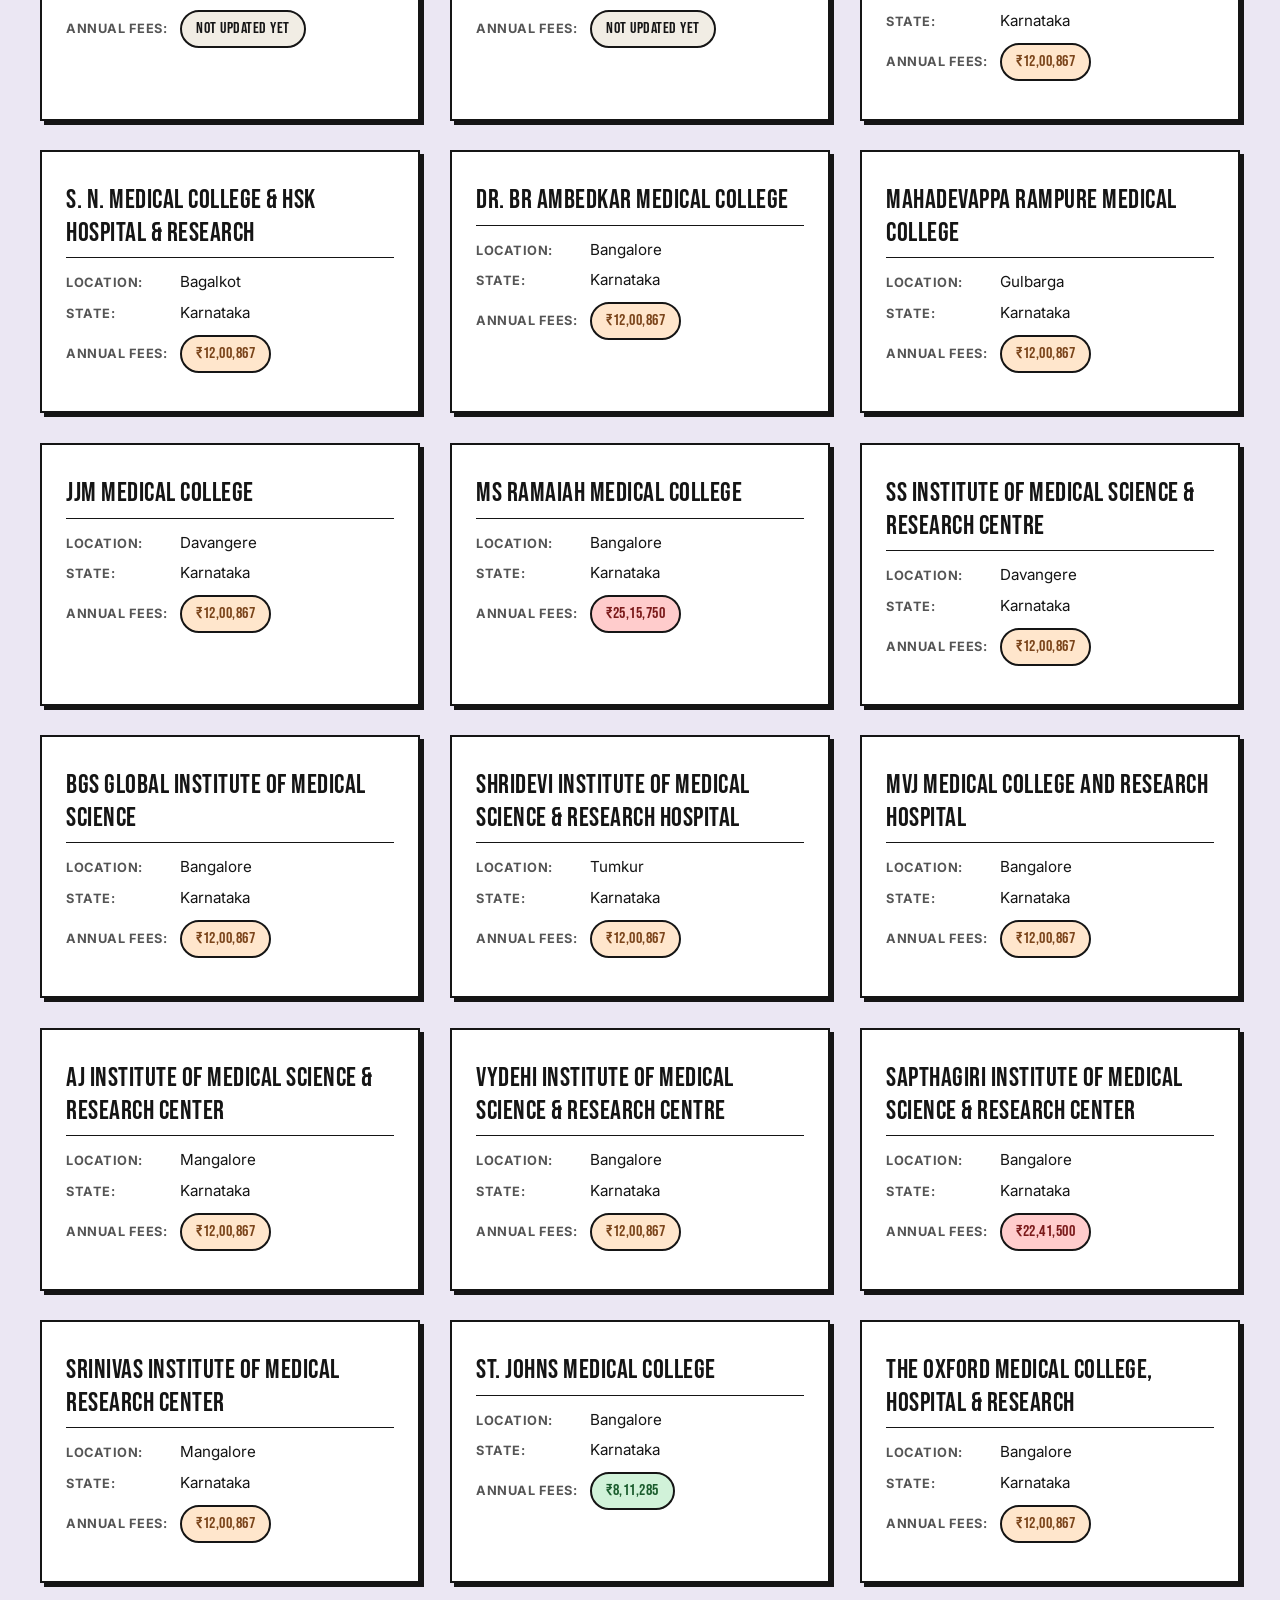
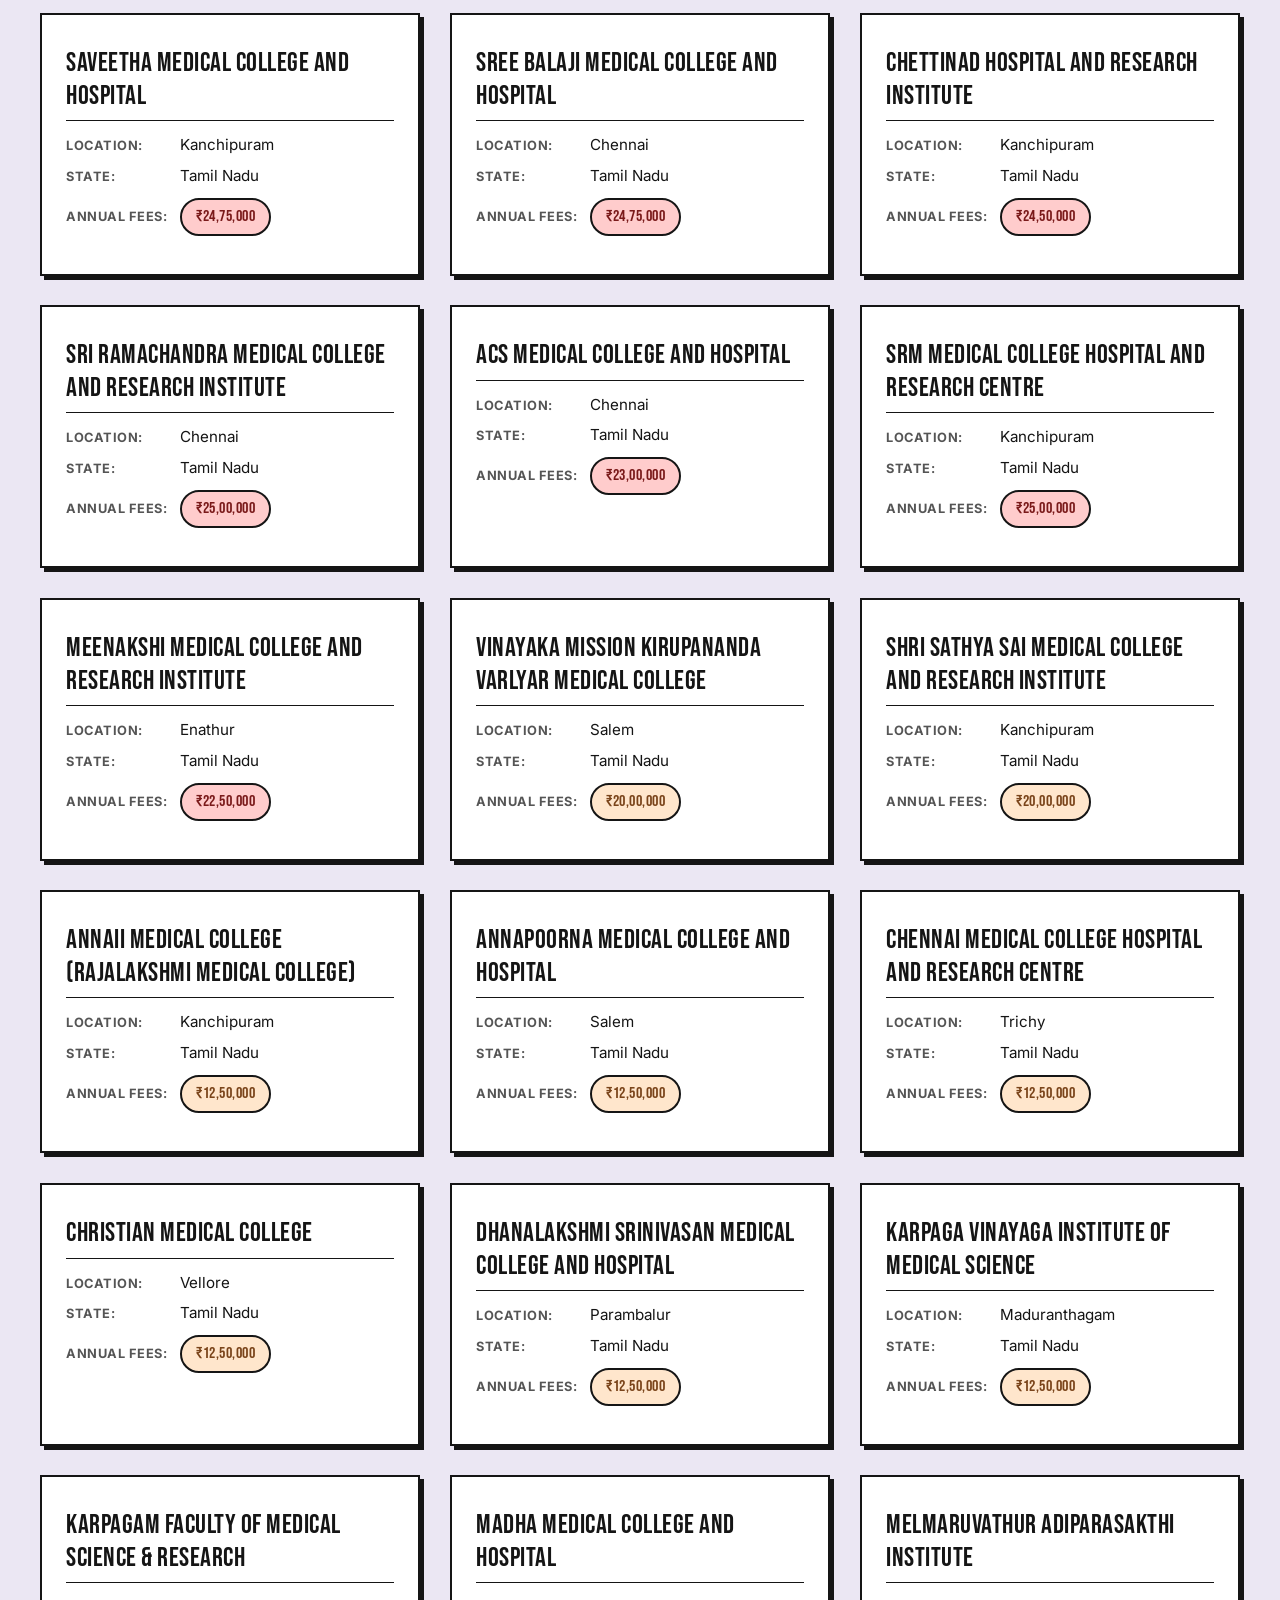
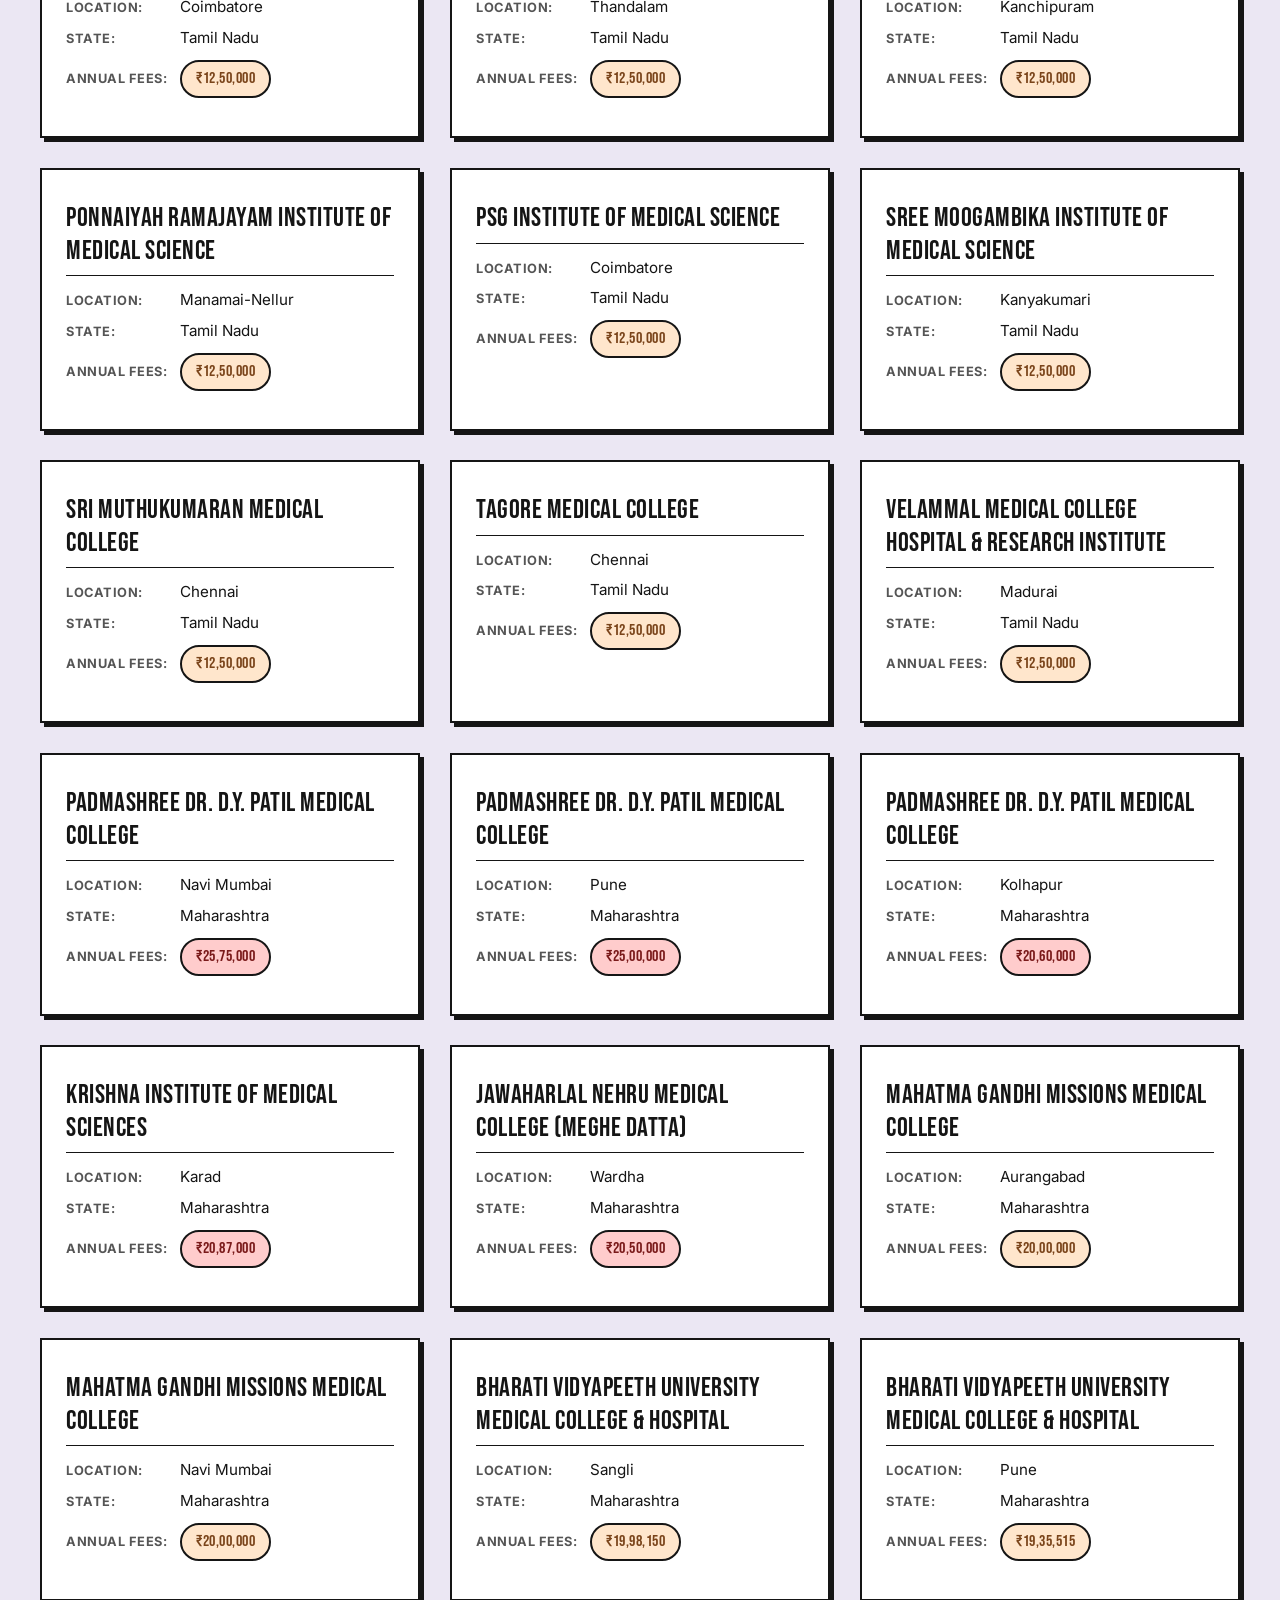
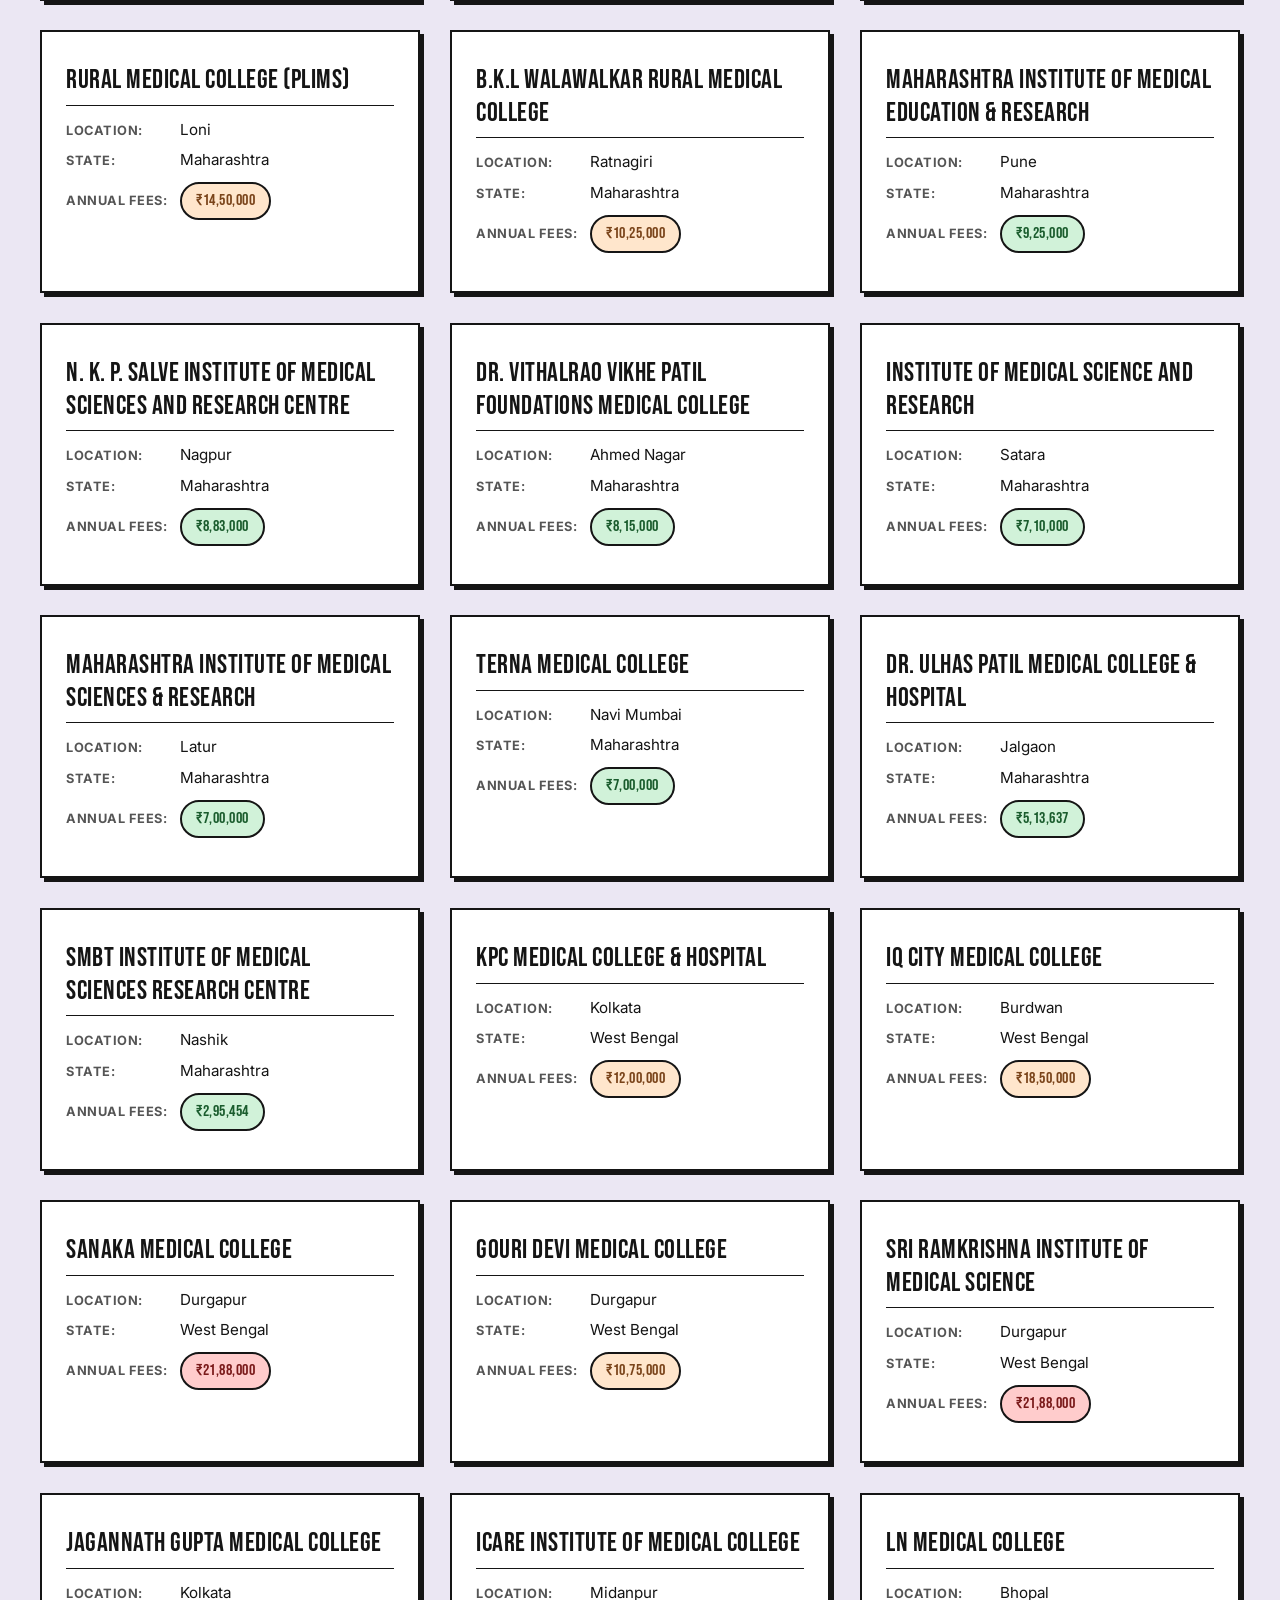
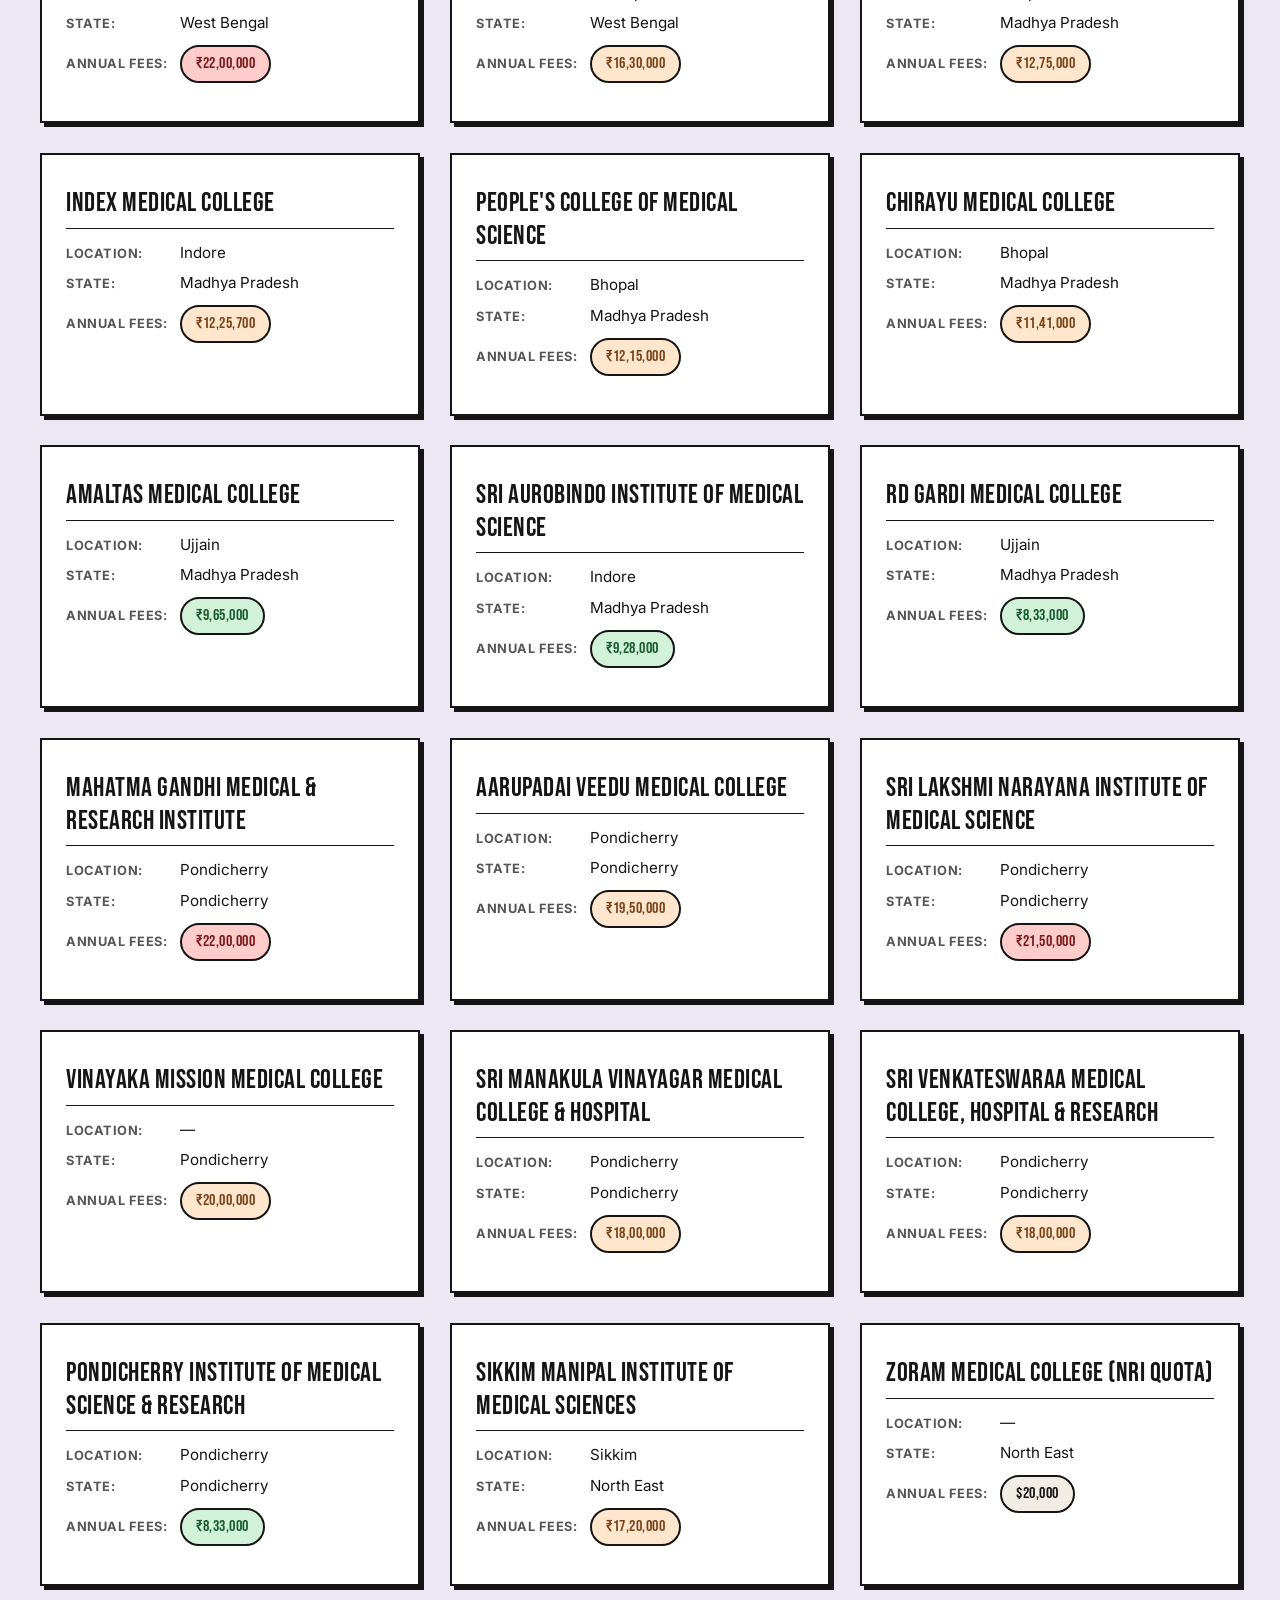
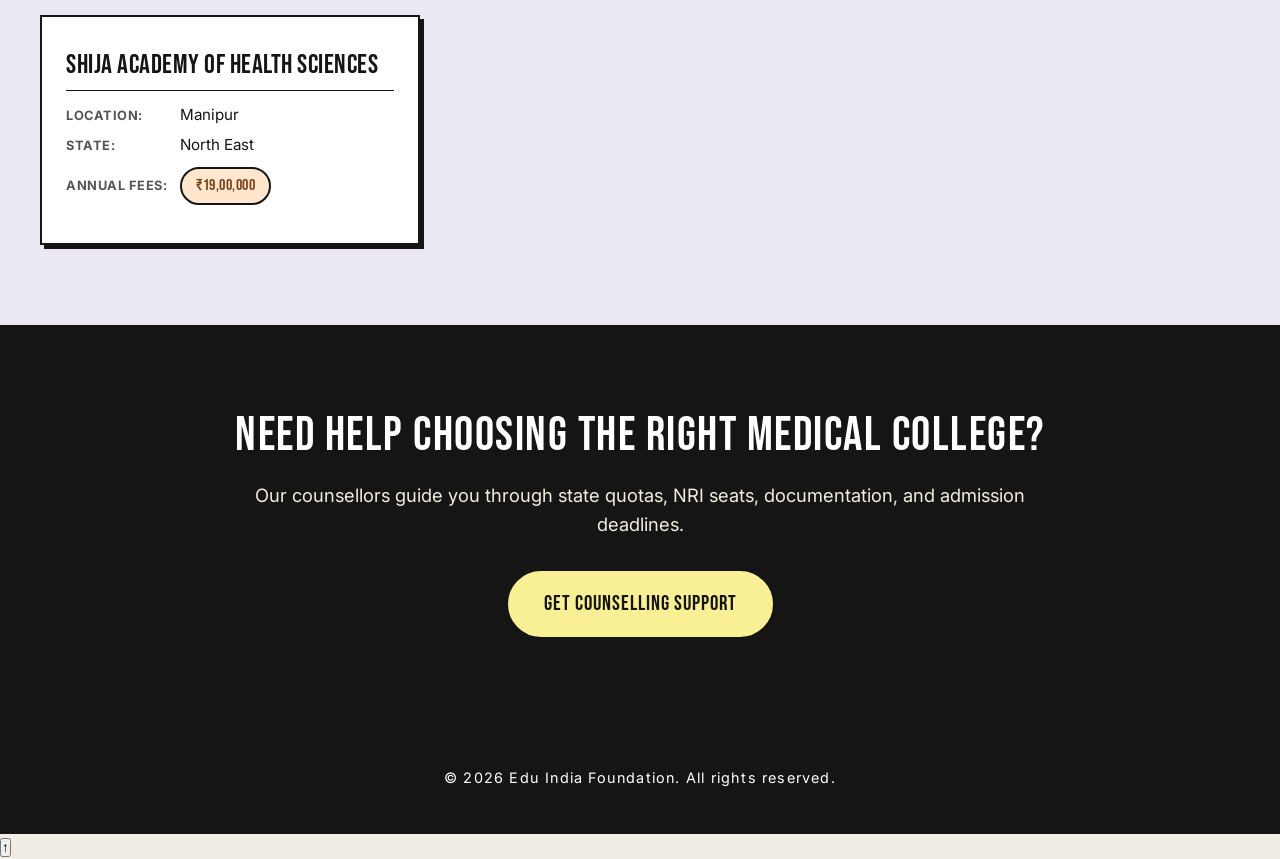
==== commit 0532bdd5: "feat: overhaul visual layout with premium SaaS scroll animations, 3D card tilt tracking, and cache i" ====
--- a/colleges.html
+++ b/colleges.html
@@ -22,11 +22,11 @@
   <meta name="twitter:image" content="https://eduindiafoundation.com/images/banner.jpg" />
 
   <link rel="canonical" href="https://eduindiafoundation.com/colleges.html" />
-  <link rel="icon" href="favicon.png" type="image/jpeg" />
+  <link rel="icon" href="favicon.png" type="image/png" />
 
   <!-- Styles -->
-  <link rel="stylesheet" href="style.css?v=13.0" />
-  <link rel="stylesheet" href="colleges.css?v=13.0" />
+  <link rel="stylesheet" href="style.css?v=2.0" />
+  <link rel="stylesheet" href="colleges.css?v=2.0" />
 
   <!-- Structured Data -->
   <script type="application/ld+json">
@@ -73,7 +73,7 @@
       <ul id="nav-links">
         <li><a href="index.html">Home</a></li>
         <li><a href="services.html">Services</a></li>
-        <li><a class="active" href="colleges.html">Medical Colleges and Fees</a></li>
+        <li><a class="active" href="colleges.html">Medical Colleges & Fees</a></li>
         <li><a href="contact.html">Contact Us</a></li>
       </ul>
     </div>
@@ -81,14 +81,20 @@
 
   <!-- HERO -->
   <section class="page-hero colleges-hero">
-    <div class="page-hero-content">
-      <h1>Medical Colleges & Fees (Private MBBS)</h1>
+    <div class="blob-container">
+      <div class="floating-blob floating-blob-right" style="opacity: 0.3;"></div>
+    </div>
+    <div class="page-hero-content reveal-on-scroll reveal-fade">
+      <h1 class="split-text-target">Medical Colleges & Fees (Private MBBS)</h1>
       <p>Use filters below to find colleges by state, budget, and location. For full counselling support, connect with us.</p>
     </div>
   </section>
 
   <!-- FILTER PANEL -->
-  <section class="college-filters">
+  <section class="college-filters reveal-on-scroll reveal-scale">
+    <div class="blob-container">
+      <div class="floating-blob floating-blob-left" style="opacity: 0.3; top: 10%;"></div>
+    </div>
     <div class="filters-wrapper">
       <div class="filter-field">
         <label for="searchInput">Search</label>
@@ -131,44 +137,62 @@
       </div>
 
       <div class="filter-buttons">
-        <button id="applyFilters" class="btn-contact">Apply</button>
+        <button id="applyFilters" class="btn-contact pulse-ring">Apply</button>
         <button id="resetFilters" class="btn-secondary">Reset</button>
       </div>
     </div>
 
-    <div class="results-count" id="resultsCount">Showing 0 colleges.</div>
+    <div class="results-count shimmer-heading" id="resultsCount">Showing 0 colleges.</div>
     <div class="fee-note">Fees are indicative; may change each admission year. Contact us for latest official figures.</div>
   </section>
 
   <!-- RESULTS -->
   <section class="college-results" id="college-list">
-    <div id="collegesGrid" class="colleges-grid">
+    <div id="collegesGrid" class="colleges-grid stagger-container">
       <!-- cards injected by JS -->
     </div>
   </section>
 
   <!-- CTA -->
-  <section class="college-cta">
+  <section class="college-cta reveal-on-scroll reveal-scale">
     <h2>Need Help Choosing the Right Medical College?</h2>
     <p>Our counsellors guide you through state quotas, NRI seats, documentation, and admission deadlines.</p>
-    <a href="contact.html" class="btn-contact">Get Counselling Support</a>
+    <a href="contact.html" class="btn-contact pulse-ring">Get Counselling Support</a>
   </section>
 
   <!-- FOOTER -->
   <footer class="site-footer">
-    <p>&copy; 2025 Edu India Foundation. All rights reserved.</p>
+    <p>&copy; 2026 Edu India Foundation. All rights reserved.</p>
   </footer>
 
   <button id="backToTop" aria-label="Back to top">↑</button>
 
   <!-- SCRIPTS -->
-  <script src="script.js?v=13.0" defer></script>
-  <script src="colleges.js?v=13.0" defer></script>
+  <script src="script.js?v=2.0" defer></script>
+  <script src="colleges.js?v=2.0" defer></script>
   <script>
-    // Smooth scroll to college cards on Apply button click
-    document.getElementById('applyFilters').addEventListener('click', function () {
-      const target = document.getElementById('college-list');
-      if (target) target.scrollIntoView({ behavior: 'smooth' });
+    // Page-specific behaviors and Apply smooth scrolls
+    document.addEventListener('DOMContentLoaded', () => {
+      const applyBtn = document.getElementById('applyFilters');
+      if (applyBtn) {
+        applyBtn.addEventListener('click', function () {
+          const target = document.getElementById('college-list');
+          if (target) {
+            setTimeout(() => {
+              target.scrollIntoView({ behavior: 'smooth' });
+            }, 100);
+          }
+        });
+      }
+      
+      const backBtn = document.getElementById('backToTop');
+      if (backBtn) {
+        window.addEventListener('scroll', () => {
+          if (window.scrollY > 300) backBtn.classList.add('show');
+          else backBtn.classList.remove('show');
+        });
+        backBtn.addEventListener('click', () => window.scrollTo({ top: 0, behavior: 'smooth' }));
+      }
     });
   </script>
 </body>
--- a/style.css
+++ b/style.css
@@ -3,20 +3,23 @@
 /* GLOBAL PALETTE & VARIABLES */
 :root {
   --charcoal: #151515;
-  --cream: #faf6ee;
-  --lavender: #9c5cf2; /* High-vibrancy prominent lavender */
-  --lavender-light: #d6bfff;
-  --accent-yellow: #ffeb3b; /* Radiant prominent yellow */
+  --cream: #f1ede4;
+  --lavender: #c3b2e0;
+  --lavender-light: #ebe7f3;
+  --accent-yellow: #f9f095;
   --white: #ffffff;
-  --text-dark: #1a0f2e; /* Deepest midnight violet for maximum contrast */
-  --text-muted: #2c2733; /* Darker charcoal for high contrast */
-  --border-main: 1px solid rgba(156, 92, 242, 0.25);
+  --text-dark: #151515;
+  --text-muted: #555555;
+  --border-main: 2px solid #151515;
   
   --font-display: 'Bebas Neue', sans-serif;
   --font-body: 'Inter', sans-serif;
   --font-cursive: 'Satisfy', cursive;
   
-  --transition-fast: 0.5s cubic-bezier(0.25, 1, 0.5, 1);
+  --shadow-flat: 4px 4px 0px #151515;
+  --shadow-flat-hover: 8px 8px 0px #151515;
+  --transition-normal: 0.4s cubic-bezier(0.25, 1, 0.5, 1);
+  --transition-fast: 0.15s ease;
 }
 
 /* RESET & BASE Styles */
@@ -26,24 +29,18 @@
   box-sizing: border-box; 
 }
 
-/* Animating Colorful Fluid Mesh Backdrop */
-@keyframes fluidMesh {
-  0% { background-position: 0% 50%; }
-  50% { background-position: 100% 50%; }
-  100% { background-position: 0% 50%; }
+html {
+  scroll-behavior: smooth;
 }
 
 body {
   font-family: var(--font-body);
-  /* Highly prominent, vibrant, yet bright and light dynamic mesh backdrop */
-  background: linear-gradient(-45deg, #ffea79 0%, #c49eff 25%, #fff5cc 50%, #8eeeff 75%, #ffb6f3 100%);
-  background-size: 400% 400%;
-  animation: fluidMesh 15s ease infinite;
-  background-attachment: fixed;
+  background-color: var(--cream);
   color: var(--text-dark);
   line-height: 1.6;
   overflow-x: hidden;
   font-size: clamp(0.9rem, 1.5vw, 1rem);
+  position: relative;
 }
 
 h1, h2, h3, h4, h5, h6 {
@@ -64,10 +61,80 @@
   color: inherit;
 }
 
-/* ANIMATIONS */
+/* DYNAMIC SCROLL PROGRESS BAR */
+.scroll-progress {
+  position: fixed;
+  top: 0;
+  left: 0;
+  height: 4px;
+  background: linear-gradient(90deg, var(--lavender) 0%, var(--accent-yellow) 50%, var(--lavender) 100%);
+  background-size: 200% auto;
+  width: 0%;
+  z-index: 2001;
+  transition: width 0.1s ease;
+  animation: shimmer-bar 3s linear infinite;
+}
+@keyframes shimmer-bar {
+  0% { background-position: 0% 50%; }
+  100% { background-position: 200% 50%; }
+}
+
+/* ANIMATIONS & KEYFRAMES */
 @keyframes spin { 
   0% { transform: rotate(0deg); } 
   100% { transform: rotate(360deg); } 
+}
+
+@keyframes blob-morph {
+  0%, 100% { border-radius: 42% 58% 70% 30% / 45% 45% 55% 55%; transform: translate(0, 0) rotate(0deg); }
+  33% { border-radius: 70% 30% 52% 48% / 60% 40% 60% 40%; transform: translate(40px, -60px) rotate(120deg) scale(1.1); }
+  66% { border-radius: 30% 70% 30% 70% / 50% 60% 40% 50%; transform: translate(-30px, 40px) rotate(240deg) scale(0.9); }
+}
+
+@keyframes text-shimmer {
+  0% { background-position: 0% 50%; }
+  50% { background-position: 100% 50%; }
+  100% { background-position: 0% 50%; }
+}
+
+@keyframes pulse-ring-anim {
+  0% { transform: scale(0.98); opacity: 0.8; }
+  100% { transform: scale(1.08); opacity: 0; }
+}
+
+/* FLOATING BLOBS */
+.blob-container {
+  position: absolute;
+  top: 0;
+  left: 0;
+  width: 100%;
+  height: 100%;
+  overflow: hidden;
+  pointer-events: none;
+  z-index: 0;
+}
+.floating-blob {
+  position: absolute;
+  width: clamp(250px, 40vw, 450px);
+  height: clamp(250px, 40vw, 450px);
+  background: radial-gradient(circle, rgba(195, 178, 224, 0.35) 0%, rgba(249, 240, 149, 0) 70%);
+  filter: blur(50px);
+  animation: blob-morph 25s infinite alternate ease-in-out;
+  opacity: 0.7;
+}
+.floating-blob-right {
+  top: 15%;
+  right: -5%;
+  background: radial-gradient(circle, rgba(249, 240, 149, 0.35) 0%, rgba(195, 178, 224, 0) 70%);
+  animation-duration: 20s;
+  animation-delay: -5s;
+}
+.floating-blob-left {
+  bottom: 10%;
+  left: -5%;
+  background: radial-gradient(circle, rgba(195, 178, 224, 0.4) 0%, rgba(249, 240, 149, 0) 70%);
+  animation-duration: 30s;
+  animation-delay: -10s;
 }
 
 /* LOADER */
@@ -95,52 +162,119 @@
   transition: opacity 0.5s ease;
 }
 
-/* SECTION SCROLL FADE */
-section {
+/* MODERN SHIMMER HEADINGS */
+.shimmer-heading {
+  background: linear-gradient(90deg, var(--charcoal) 0%, #6c54a9 25%, var(--accent-yellow) 50%, #6c54a9 75%, var(--charcoal) 100%);
+  background-size: 200% auto;
+  -webkit-background-clip: text;
+  -webkit-text-fill-color: transparent;
+  animation: text-shimmer 6s linear infinite;
+  display: inline-block;
+}
+
+/* SECTION ENTER SCROLL REVEALS */
+.reveal-on-scroll {
+  opacity: 0;
+  transform: translateY(40px) scale(0.98);
+  transition: opacity 0.8s cubic-bezier(0.16, 1, 0.3, 1), transform 0.8s cubic-bezier(0.16, 1, 0.3, 1);
+  will-change: transform, opacity;
+}
+.reveal-on-scroll.animated {
+  opacity: 1;
+  transform: translateY(0) scale(1);
+}
+
+.reveal-fade {
+  transform: none;
+  transition: opacity 1s ease;
+}
+.reveal-fade.animated {
+  opacity: 1;
+}
+
+.reveal-left {
+  transform: translateX(-40px);
+}
+.reveal-left.animated {
+  opacity: 1;
+  transform: translateX(0);
+}
+
+.reveal-right {
+  transform: translateX(40px);
+}
+.reveal-right.animated {
+  opacity: 1;
+  transform: translateX(0);
+}
+
+/* STAGGERED ELEMENT CONTAINER */
+.stagger-container > * {
   opacity: 0;
   transform: translateY(30px);
   transition: opacity 0.8s cubic-bezier(0.16, 1, 0.3, 1), transform 0.8s cubic-bezier(0.16, 1, 0.3, 1);
 }
-section.visible {
+.stagger-container.animated > * {
   opacity: 1;
   transform: translateY(0);
 }
 
-/* NAVIGATION (Liquid-Glass Floating Capsule navbar) */
+/* SPLIT WORD HERO REVEAL */
+.split-word-container {
+  overflow: hidden;
+  display: inline-block;
+  vertical-align: bottom;
+}
+.split-word {
+  display: inline-block;
+  transform: translateY(110%);
+  opacity: 0;
+  transition: transform 0.8s cubic-bezier(0.16, 1, 0.3, 1), opacity 0.8s ease;
+}
+.split-word.revealed {
+  transform: translateY(0);
+  opacity: 1;
+}
+
+/* TILT CARDS IN 3D PERSPECTIVE */
+.tilt-card {
+  perspective: 1000px;
+  transform-style: preserve-3d;
+}
+.tilt-card-inner {
+  width: 100%;
+  height: 100%;
+  transition: transform 0.25s cubic-bezier(0.25, 1, 0.5, 1), box-shadow 0.25s cubic-bezier(0.25, 1, 0.5, 1);
+  transform: rotateX(calc(var(--rx, 0) * 1deg)) rotateY(calc(var(--ry, 0) * 1deg));
+}
+
+/* NAVIGATION GLASSMORPHISM */
 nav {
-  background: rgba(255, 255, 255, 0.35); /* Clear glassmorphism background */
-  backdrop-filter: blur(20px) saturate(160%);
-  -webkit-backdrop-filter: blur(20px) saturate(160%);
-  padding: 12px 28px;
+  background: rgba(21, 21, 21, 0.75);
+  backdrop-filter: blur(12px);
+  -webkit-backdrop-filter: blur(12px);
+  padding: 20px 24px;
   position: sticky;
-  top: 15px;
-  margin: 15px auto;
-  width: calc(100% - 40px);
+  top: 0;
+  z-index: 1000;
+  border-bottom: var(--border-main);
+  transition: all 0.4s cubic-bezier(0.16, 1, 0.3, 1);
+}
+nav.scrolled { 
+  background: rgba(21, 21, 21, 0.95);
+  padding: 12px 24px;
+  box-shadow: 0 10px 30px rgba(0,0,0,0.25);
+  border-bottom: 2px solid var(--accent-yellow);
+}
+.nav-container {
   max-width: 1200px;
-  border-radius: 50px;
-  z-index: 1000;
-  border: 2px solid rgba(255, 255, 255, 0.7); /* Polished, elegant semi-transparent border */
-  box-shadow: 0 12px 40px rgba(156, 92, 242, 0.12), inset 0 1px 1px rgba(255, 255, 255, 0.5);
-  transition: transform 0.5s cubic-bezier(0.25, 1, 0.5, 1), box-shadow 0.5s ease, background 0.5s ease, border-color 0.5s ease, padding 0.5s ease;
-}
-nav.scrolled { 
-  background: rgba(255, 255, 255, 0.15); /* More transparent while scrolling */
-  backdrop-filter: blur(25px) saturate(180%);
-  -webkit-backdrop-filter: blur(25px) saturate(180%);
-  padding: 8px 28px;
-  border-color: rgba(255, 255, 255, 0.55);
-  box-shadow: 0 15px 45px rgba(156, 92, 242, 0.18), inset 0 1px 1px rgba(255, 255, 255, 0.6);
-  transform: scale(0.98); 
-}
-.nav-container {
-  max-width: 100%;
   margin: auto;
   display: flex;
   justify-content: space-between;
   align-items: center;
 }
 .nav-logo a {
-  color: #3b285c; /* Deep rich purple charcoal */
+  color: var(--white);
   font-family: var(--font-display);
   font-size: 1.8rem;
   letter-spacing: 1.5px;
@@ -149,11 +283,11 @@
   transition: color var(--transition-fast);
 }
 .nav-logo a:hover {
-  color: var(--lavender);
+  color: var(--accent-yellow);
 }
 .burger {
   font-size: 1.8rem;
-  color: #3b285c;
+  color: var(--white);
   background: none;
   border: none;
   display: none;
@@ -162,28 +296,36 @@
 }
 #nav-links {
   display: flex;
-  gap: 24px;
-  align-items: center;
+  gap: 32px;
   list-style: none;
 }
 #nav-links li a {
-  color: #3b285c;
+  color: var(--white);
   text-decoration: none;
   font-size: 0.85rem;
   font-weight: 600;
   text-transform: uppercase;
   letter-spacing: 2px;
-  padding: 8px 18px;
-  border-radius: 50px;
-  transition: color var(--transition-fast), background var(--transition-fast), border-color var(--transition-fast);
-  border: 1px solid transparent;
+  transition: color var(--transition-fast);
+  position: relative;
+}
+#nav-links li a::after {
+  content: '';
+  position: absolute;
+  bottom: -4px;
+  left: 0;
+  width: 0;
+  height: 2px;
+  background-color: var(--accent-yellow);
+  transition: width var(--transition-fast);
+}
+#nav-links li a:hover::after,
+#nav-links li a.active::after {
+  width: 100%;
 }
 #nav-links li a.active,
 #nav-links li a:hover { 
-  color: #8354e2; 
-  background: rgba(255, 255, 255, 0.6); /* Classy Glass capsule hover */
-  border-color: rgba(255, 255, 255, 0.85);
-  box-shadow: 0 8px 20px rgba(179, 147, 235, 0.12), inset 0 1px 1px rgba(255, 255, 255, 0.8);
+  color: var(--accent-yellow); 
 }
 
 @media (max-width: 768px) {
@@ -191,26 +333,27 @@
   #nav-links {
     display: none;
     flex-direction: column;
-    background-color: rgba(255, 255, 255, 0.9);
-    backdrop-filter: blur(25px);
-    -webkit-backdrop-filter: blur(25px);
+    background-color: rgba(21, 21, 21, 0.95);
+    backdrop-filter: blur(15px);
+    -webkit-backdrop-filter: blur(15px);
     position: absolute;
-    top: 71px;
+    top: 68px;
     right: 20px;
     padding: 20px;
-    border-radius: 24px;
-    border: 2px solid rgba(255, 255, 255, 0.8);
+    border-radius: 12px;
+    border: var(--border-main);
     gap: 16px;
-    width: 220px;
-    box-shadow: 0 12px 35px rgba(179, 147, 235, 0.2);
+    width: 200px;
+    box-shadow: 0 8px 30px rgba(0,0,0,0.3);
   }
   #nav-links.active { display: flex; }
-}
-
-/* HERO SECTION */
+  #nav-links li a::after { display: none; }
+}
+
+/* HERO SECTION PARALLAX */
 .hero {
   position: relative;
-  height: 60vh;
+  height: 70vh;
   background: var(--charcoal);
   border-bottom: var(--border-main);
   overflow: hidden;
@@ -222,6 +365,7 @@
   object-fit: cover;
   opacity: 0.35;
   z-index: 0;
+  will-change: transform;
 }
 .overlay {
   position: relative;
@@ -232,10 +376,9 @@
   justify-content: center;
   align-items: center;
   background: rgba(21, 21, 21, 0.45);
-  backdrop-filter: blur(3px);
-  -webkit-backdrop-filter: blur(3px);
   text-align: center;
   padding: 20px;
+  will-change: transform;
 }
 .hero-logo {
   width: 110px;
@@ -243,13 +386,17 @@
   border: var(--border-main);
   border-radius: 50%;
   box-shadow: 0 4px 15px rgba(0,0,0,0.2);
+  transition: transform 0.5s cubic-bezier(0.175, 0.885, 0.32, 1.275);
+}
+.hero-logo:hover {
+  transform: rotate(360deg) scale(1.1);
 }
 .hero h4 {
   font-family: var(--font-cursive);
   color: var(--accent-yellow);
   font-size: clamp(2rem, 5vw, 3.2rem);
   text-transform: none;
-  margin-bottom: -15px;
+  margin-bottom: -10px;
   letter-spacing: 0.5px;
   font-weight: normal;
   transform: rotate(-3deg);
@@ -263,17 +410,17 @@
   letter-spacing: 2px;
 }
 @media (max-width: 768px) {
-  .hero { height: 50vh; }
+  .hero { height: 55vh; }
 }
 
 /* INTRO SECTION */
 .intro-section {
-  background: rgba(235, 231, 243, 0.3); 
-  backdrop-filter: blur(12px);
-  -webkit-backdrop-filter: blur(12px);
-  padding: 80px 20px;
+  background: var(--cream);
+  padding: 100px 20px;
   text-align: center;
   border-bottom: var(--border-main);
+  position: relative;
+  overflow: hidden;
 }
 .intro-section h2 {
   max-width: 950px;
@@ -282,18 +429,18 @@
   font-weight: normal;
   letter-spacing: 1px;
   color: var(--charcoal);
-}
-
-/* STATS BANNER (Lavender Canva Bar) */
+  position: relative;
+  z-index: 2;
+}
+
+/* KEY STATS (Counters & Flat Banner Layout) */
 .stats {
-  background: rgba(195, 178, 224, 0.45); 
-  backdrop-filter: blur(20px);
-  -webkit-backdrop-filter: blur(20px);
+  background: var(--lavender);
   padding: 60px 24px;
   text-align: center;
   border-bottom: var(--border-main);
-  border-top: var(--border-main);
-  box-shadow: 0 10px 30px rgba(0, 0, 0, 0.05);
+  position: relative;
+  z-index: 2;
 }
 .stats-wrapper {
   max-width: 1200px;
@@ -306,11 +453,15 @@
   padding: 20px;
   border-radius: 0;
   box-shadow: none;
-  border-right: 1px solid rgba(21, 21, 21, 0.15);
+  border-right: 2px solid var(--charcoal);
   display: flex;
   flex-direction: column;
   justify-content: center;
   align-items: center;
+  transition: transform 0.3s var(--transition-fast);
+}
+.stat:hover {
+  transform: translateY(-5px);
 }
 .stat:last-child {
   border-right: none;
@@ -318,7 +469,7 @@
 .stat-number {
   display: block;
   font-family: var(--font-display);
-  font-size: clamp(2.8rem, 6vw, 4rem);
+  font-size: clamp(2.8rem, 6vw, 4.5rem);
   font-weight: normal;
   color: var(--charcoal);
   margin-bottom: 2px;
@@ -353,7 +504,7 @@
   }
   .stat {
     border-right: none;
-    border-bottom: 1px solid rgba(21, 21, 21, 0.15);
+    border-bottom: 2px solid var(--charcoal);
     padding: 15px;
   }
   .stat:last-child {
@@ -363,25 +514,29 @@
 
 /* EXPERTISE SECTION */
 .expertise {
-  padding: 90px 20px;
+  background: var(--cream);
+  padding: 100px 20px;
   border-bottom: var(--border-main);
+  position: relative;
 }
 .expertise-wrapper {
   max-width: 1200px;
   margin: auto;
   text-align: center;
+  position: relative;
+  z-index: 2;
 }
 .expertise-heading {
   font-size: clamp(2.4rem, 5vw, 3.5rem);
   color: var(--charcoal);
-  margin-bottom: 50px;
+  margin-bottom: 60px;
   font-weight: normal;
 }
 .expertise-cards.x-shape {
   display: grid;
   grid-template-columns: repeat(3, 1fr);
   grid-template-rows: repeat(3, auto);
-  gap: 30px;
+  gap: 35px;
   justify-items: center;
   align-items: stretch;
 }
@@ -391,232 +546,177 @@
 .expertise-cards.x-shape .expertise-card:nth-child(4) { grid-column: 1; grid-row: 3; }
 .expertise-cards.x-shape .expertise-card:nth-child(5) { grid-column: 3; grid-row: 3; }
 
-/* Real iOS Frosted Stained-Glass Cards */
 .expertise-card {
-  padding: 36px 28px;
-  border-radius: 32px; 
-  border: 2.5px solid rgba(255, 255, 255, 0.95); /* Extremely high contrast glossy borders */
-  box-shadow: 0 16px 40px rgba(156, 92, 242, 0.08), inset 0 2px 4px rgba(255, 255, 255, 0.8), inset 0 -2px 4px rgba(0, 0, 0, 0.03); 
-  backdrop-filter: blur(25px) saturate(140%);
-  -webkit-backdrop-filter: blur(25px) saturate(140%);
-  transition: transform 0.5s cubic-bezier(0.25, 1, 0.5, 1), box-shadow 0.5s cubic-bezier(0.25, 1, 0.5, 1), background 0.5s ease, border-color 0.5s ease;
+  background: var(--white);
+  border-radius: 0;
+  border: var(--border-main);
+  box-shadow: var(--shadow-flat);
+  transition: transform var(--transition-fast), box-shadow var(--transition-fast);
   max-width: 100%;
   text-align: left;
   display: flex;
   flex-direction: column;
 }
-
-/* Cool Hover Neon Glows */
+.expertise-card .tilt-card-inner {
+  padding: 35px 28px;
+  background: var(--white);
+  display: flex;
+  flex-direction: column;
+  height: 100%;
+}
 .expertise-card:hover {
-  transform: translateY(-12px) scale(1.03);
-}
-.expertise-card:nth-child(odd) { 
-  background-color: rgba(255, 255, 255, 0.85); /* Highly visible white frosted glass */
-}
-.expertise-card:nth-child(odd):hover {
-  box-shadow: 0 30px 60px rgba(255, 255, 255, 0.55), 0 0 30px rgba(255, 255, 255, 0.3);
-  border-color: rgba(255, 255, 255, 1);
-}
-.expertise-card:nth-child(even) { 
-  background-color: rgba(230, 205, 255, 0.85); /* Saturated Lilac frosted glass */
-}
-.expertise-card:nth-child(even):hover {
-  box-shadow: 0 30px 60px rgba(156, 92, 242, 0.55), 0 0 30px rgba(156, 92, 242, 0.35);
-  border-color: rgba(156, 92, 242, 0.95);
-}
-.expertise-card:nth-child(2) { 
-  background-color: rgba(255, 245, 179, 0.88); /* Saturated Gold/Yellow frosted glass */
-  border-color: rgba(255, 255, 255, 0.98);
-}
-.expertise-card:nth-child(2):hover {
-  box-shadow: 0 30px 60px rgba(255, 235, 59, 0.55), 0 0 30px rgba(255, 235, 59, 0.35);
-  border-color: rgba(255, 235, 59, 0.95);
-}
-
+  transform: translate(-4px, -4px);
+  box-shadow: var(--shadow-flat-hover);
+}
 .expertise-card h3 { 
   font-size: 1.5rem;
-  background: linear-gradient(135deg, var(--charcoal) 30%, #5d4294 100%);
-  -webkit-background-clip: text;
-  -webkit-text-fill-color: transparent;
-  margin-bottom: 12px; 
-  font-weight: normal;
-  border-bottom: 2px solid rgba(179, 147, 235, 0.2);
-  padding-bottom: 8px;
+  color: var(--charcoal); 
+  margin-bottom: 15px; 
+  font-weight: normal;
+  border-bottom: 2px solid var(--charcoal);
+  padding-bottom: 10px;
 }
 .expertise-card p { 
   color: var(--text-dark); 
   font-size: 0.95rem;
+  font-weight: 400;
 }
 
 /* WHY CHOOSE US SECTION */
 .choose-us {
-  padding: 90px 20px;
+  background: var(--lavender-light);
+  padding: 100px 20px;
   border-bottom: var(--border-main);
+  position: relative;
 }
 .choose-wrapper {
   max-width: 1200px;
   margin: auto;
   text-align: center;
+  position: relative;
+  z-index: 2;
 }
 .choose-heading {
   font-size: clamp(2.4rem, 5vw, 3.5rem);
   color: var(--charcoal);
-  margin-bottom: 50px;
+  margin-bottom: 60px;
   font-weight: normal;
 }
 .choose-cards {
   display: grid;
-  grid-template-columns: repeat(auto-fit, minmax(250px, 1fr));
-  gap: 30px;
-  margin-bottom: 45px;
+  grid-template-columns: repeat(auto-fit, minmax(260px, 1fr));
+  gap: 35px;
+  margin-bottom: 55px;
 }
 .choose-card {
-  padding: 36px 28px;
-  border-radius: 32px; 
-  border: 2.5px solid rgba(255, 255, 255, 0.98); /* Extremely high contrast glossy borders */
-  box-shadow: 0 16px 40px rgba(156, 92, 242, 0.08), inset 0 2px 4px rgba(255, 255, 255, 0.95), inset 0 -2px 4px rgba(0, 0, 0, 0.03);
-  backdrop-filter: blur(25px) saturate(140%);
-  -webkit-backdrop-filter: blur(25px) saturate(140%);
-  transition: transform 0.5s cubic-bezier(0.25, 1, 0.5, 1), box-shadow 0.5s cubic-bezier(0.25, 1, 0.5, 1), border-color 0.5s ease;
+  background: var(--white);
+  border-radius: 0;
+  border: var(--border-main);
+  box-shadow: var(--shadow-flat);
+  transition: transform var(--transition-fast), box-shadow var(--transition-fast);
   text-align: left;
+  display: flex;
+  flex-direction: column;
+}
+.choose-card .tilt-card-inner {
+  padding: 35px 28px;
+  background: var(--white);
+  height: 100%;
+  display: flex;
+  flex-direction: column;
 }
 .choose-card:hover {
-  transform: translateY(-12px) scale(1.03);
-}
-
-/* Translucent checkered block panels with color glow hovers */
-.choose-card:nth-child(1) { background-color: rgba(255, 255, 255, 0.85); }
-.choose-card:nth-child(1):hover { box-shadow: 0 30px 60px rgba(255, 255, 255, 0.55), 0 0 30px rgba(255, 255, 255, 0.3); border-color: rgba(255, 255, 255, 1); }
-
-.choose-card:nth-child(2) { background-color: rgba(230, 205, 255, 0.85); }
-.choose-card:nth-child(2):hover { box-shadow: 0 30px 60px rgba(156, 92, 242, 0.55), 0 0 30px rgba(156, 92, 242, 0.35); border-color: rgba(156, 92, 242, 0.95); }
-
-.choose-card:nth-child(3) { background-color: rgba(255, 248, 220, 0.85); }
-.choose-card:nth-child(3):hover { box-shadow: 0 30px 60px rgba(250, 246, 238, 0.55), 0 0 30px rgba(250, 246, 238, 0.35); border-color: rgba(250, 246, 238, 0.95); }
-
-.choose-card:nth-child(4) { background-color: rgba(255, 245, 179, 0.88); }
-.choose-card:nth-child(4):hover { box-shadow: 0 30px 60px rgba(255, 235, 59, 0.55), 0 0 30px rgba(255, 235, 59, 0.35); border-color: rgba(255, 235, 59, 0.95); }
-
+  transform: translate(-4px, -4px);
+  box-shadow: var(--shadow-flat-hover);
+}
 .choose-card h3 { 
   font-size: 1.5rem;
-  background: linear-gradient(135deg, var(--charcoal) 30%, #5d4294 100%);
-  -webkit-background-clip: text;
-  -webkit-text-fill-color: transparent;
-  margin-bottom: 12px; 
-  font-weight: normal;
-  border-bottom: 2px solid rgba(179, 147, 235, 0.2);
-  padding-bottom: 8px;
+  color: var(--charcoal); 
+  margin-bottom: 15px; 
+  font-weight: normal;
+  border-bottom: 2px solid var(--charcoal);
+  padding-bottom: 10px;
 }
 .choose-card p { 
   color: var(--text-dark); 
   font-size: 0.95rem;
 }
 
-/* SHIMMERING GLASSMORPHIC ACTION BUTTONS */
-@keyframes glassShimmer {
-  0% { left: -70%; }
-  30% { left: 150%; }
-  100% { left: 150%; }
-}
-
-.btn-contact, .btn-instagram, .whatsapp-btn, .contact-form button {
-  position: relative;
-  overflow: hidden;
+/* BUTTONS WITH PULSE RINGS & NEOMORPHIC EFFECTS */
+.btn-contact, .btn-instagram {
+  display: inline-block;
+  background: var(--accent-yellow);
+  color: var(--charcoal);
+  padding: 16px 36px;
+  border-radius: 50px;
+  border: var(--border-main);
+  font-family: var(--font-display);
+  font-size: 1.3rem;
+  font-weight: normal;
+  letter-spacing: 1px;
+  text-transform: uppercase;
+  text-decoration: none;
+  cursor: pointer;
+  transition: transform var(--transition-fast), box-shadow var(--transition-fast);
+  box-shadow: 4px 4px 0px var(--charcoal);
+}
+.btn-contact:hover, .btn-instagram:hover { 
+  transform: translate(-3px, -3px);
+  box-shadow: 7px 7px 0px var(--charcoal);
+}
+.btn-instagram {
+  background: var(--white);
+}
+
+/* WHATSAPP CTA BAR */
+.social-media {
+  background-color: var(--lavender);
+  padding: 70px 20px;
+  text-align: center;
+  border-bottom: var(--border-main);
+  position: relative;
+  z-index: 2;
+}
+.whatsapp-btn {
   display: inline-flex;
   align-items: center;
   justify-content: center;
-  background: rgba(255, 228, 77, 0.88); /* Saturated Gold frosted glass */
-  backdrop-filter: blur(20px) saturate(135%);
-  -webkit-backdrop-filter: blur(20px) saturate(135%);
-  color: #1a0f2e; /* Absolute deepest contrast text */
-  font-weight: 700;
-  padding: 14px 36px;
-  border-radius: 50px; 
-  border: 2.5px solid rgba(255, 255, 255, 0.98); /* Polished glossy white border */
+  gap: 12px;
+  background-color: var(--accent-yellow);
+  color: var(--charcoal);
   font-family: var(--font-display);
-  font-size: 1.25rem;
-  letter-spacing: 1.5px;
+  font-size: 1.35rem;
+  letter-spacing: 0.5px;
   text-transform: uppercase;
   text-decoration: none;
-  cursor: pointer;
-  box-shadow: 0 10px 25px rgba(156, 92, 242, 0.22), 
-              inset 0 4px 6px rgba(255, 255, 255, 0.95), 
-              inset 0 -4px 6px rgba(0, 0, 0, 0.05),
-              inset 0 1px 0 rgba(255, 255, 255, 0.98);
-  transition: transform var(--transition-fast), box-shadow var(--transition-fast), background var(--transition-fast), border-color var(--transition-fast);
-}
-
-/* Moving shimmer reflection overlay */
-.btn-contact::before, .btn-instagram::before, .whatsapp-btn::before, .contact-form button::before {
-  content: '';
-  position: absolute;
-  top: 0;
-  left: -70%;
-  width: 50%;
-  height: 100%;
-  background: linear-gradient(90deg, transparent, rgba(255, 255, 255, 0.85), transparent);
-  transform: skewX(-25deg);
-  animation: glassShimmer 5s infinite ease-in-out;
-}
-
-.btn-contact:hover, .contact-form button:hover { 
-  background: rgba(255, 228, 77, 0.98); 
-  transform: translateY(-4px) scale(1.04);
-  border-color: rgba(255, 255, 255, 1);
-  box-shadow: 0 15px 35px rgba(255, 215, 0, 0.8), 
-              0 0 25px rgba(255, 215, 0, 0.5),
-              inset 0 4px 6px rgba(255, 255, 255, 0.98), 
-              inset 0 -4px 6px rgba(0, 0, 0, 0.05);
-}
-.btn-instagram {
-  background: rgba(255, 160, 210, 0.88); /* Saturated bubblegum pink glass */
-  border-color: rgba(255, 255, 255, 0.98);
-}
-.btn-instagram:hover {
-  background: rgba(255, 160, 210, 0.98);
-  transform: translateY(-4px) scale(1.04);
-  border-color: rgba(255, 255, 255, 1);
-  box-shadow: 0 15px 35px rgba(255, 105, 180, 0.8), 
-              0 0 25px rgba(255, 105, 180, 0.5),
-              inset 0 4px 6px rgba(255, 255, 255, 0.98), 
-              inset 0 -4px 6px rgba(0, 0, 0, 0.05);
-}
-.whatsapp-btn {
-  background: rgba(90, 235, 130, 0.88); /* Saturated emerald green glass */
-  border-color: rgba(255, 255, 255, 0.98);
-}
-.whatsapp-btn:hover {
-  background: rgba(90, 235, 130, 0.98);
-  transform: translateY(-4px) scale(1.04);
-  border-color: rgba(255, 255, 255, 1);
-  box-shadow: 0 15px 35px rgba(34, 180, 72, 0.8), 
-              0 0 25px rgba(34, 180, 72, 0.5),
-              inset 0 4px 6px rgba(255, 255, 255, 0.98), 
-              inset 0 -4px 6px rgba(0, 0, 0, 0.05);
-}
-
-/* WHATSAPP CTA BAR */
-.social-media {
-  background-color: rgba(195, 178, 224, 0.3);
-  backdrop-filter: blur(12px);
-  -webkit-backdrop-filter: blur(12px);
-  padding: 60px 20px;
+  padding: 18px 40px;
+  border-radius: 50px;
+  border: var(--border-main);
+  box-shadow: 4px 4px 0px var(--charcoal);
+  transition: transform var(--transition-fast), box-shadow var(--transition-fast);
+}
+.whatsapp-btn img { 
+  width: 26px; 
+  height: 26px; 
+}
+.whatsapp-btn:hover { 
+  background-color: var(--accent-yellow);
+  transform: translate(-4px, -4px);
+  box-shadow: 7px 7px 0px var(--charcoal);
+}
+
+/* CONTACT FORM & SECTION */
+.contact-form-section {
+  background: var(--cream);
+  padding: 100px 20px;
   text-align: center;
   border-bottom: var(--border-main);
-  border-top: var(--border-main);
-  box-shadow: 0 8px 30px rgba(0, 0, 0, 0.05);
-}
-
-/* CONTACT FORM & SECTION */
-.contact-form-section {
-  padding: 90px 20px;
-  text-align: center;
-  border-bottom: var(--border-main);
+  position: relative;
 }
 .contact-form-section h2 {
   font-size: clamp(2.4rem, 5vw, 3.5rem);
   color: var(--charcoal);
-  margin-bottom: 40px;
+  margin-bottom: 50px;
   font-weight: normal;
 }
 .contact-form {
@@ -624,45 +724,52 @@
   margin: 0 auto;
   display: flex;
   flex-direction: column;
-  gap: 20px;
-}
-
+  gap: 22px;
+  position: relative;
+  z-index: 2;
+}
 .contact-form input,
 .contact-form textarea,
+.contact-form button,
 .contact-form select {
-  padding: 14px 22px;
+  padding: 15px 22px;
   font-size: 1rem;
   border-radius: 50px;
-  border: 2px solid rgba(255, 255, 255, 0.55);
+  border: var(--border-main);
   font-family: var(--font-body);
-  background: rgba(255, 255, 255, 0.40); 
-  backdrop-filter: blur(15px);
-  -webkit-backdrop-filter: blur(15px);
+  background: var(--white);
   color: var(--charcoal);
   outline: none;
-  box-shadow: inset 0 2px 2px rgba(255, 255, 255, 0.35);
-  transition: box-shadow 0.4s ease, background 0.4s ease, border-color 0.4s ease;
+  transition: border-color 0.3s ease, box-shadow 0.3s ease, transform 0.3s ease;
 }
 .contact-form textarea {
   border-radius: 24px;
   resize: vertical;
-  min-height: 120px;
-}
-.contact-form input:focus,
-.contact-form textarea:focus,
-.contact-form select:focus {
-  background: rgba(255, 255, 255, 0.9);
-  border-color: rgba(179, 147, 235, 0.7);
-  box-shadow: 0 0 0 4px rgba(179, 147, 235, 0.35), inset 0 1px 1px rgba(255, 255, 255, 0.6);
-}
+  min-height: 130px;
+}
+.contact-form button {
+  background: var(--accent-yellow);
+  color: var(--charcoal);
+  font-family: var(--font-display);
+  font-size: 1.45rem;
+  text-transform: uppercase;
+  letter-spacing: 1px;
+  cursor: pointer;
+  box-shadow: 4px 4px 0px var(--charcoal);
+  padding: 14px 28px;
+}
+
+/* FOOTER */
 .site-footer {
   background: var(--charcoal);
   color: var(--white);
   text-align: center;
-  padding: 40px 20px;
+  padding: 45px 20px;
   font-family: var(--font-body);
   font-size: 0.9rem;
-  letter-spacing: 1px;
+  letter-spacing: 1.2px;
+  position: relative;
+  z-index: 3;
 }
 
 /* RESPONSIVE LAYOUT adjustments */
--- a/colleges.css
+++ b/colleges.css
@@ -1,30 +1,13 @@
 /* Colleges Page Redesign - Canva & Indie-Magazine Theme */
-
-/* Animating Colorful Fluid Mesh Backdrop */
-@keyframes fluidMesh {
-  0% { background-position: 0% 50%; }
-  50% { background-position: 100% 50%; }
-  100% { background-position: 0% 50%; }
-}
-
-body {
-  /* Highly prominent, vibrant, yet bright and light dynamic mesh backdrop */
-  background: linear-gradient(-45deg, #ffea79 0%, #c49eff 25%, #fff5cc 50%, #8eeeff 75%, #ffb6f3 100%);
-  background-size: 400% 400%;
-  animation: fluidMesh 15s ease infinite;
-  background-attachment: fixed;
-  color: var(--charcoal);
-  font-family: var(--font-body);
-}
 
 /* HERO */
 .page-hero.colleges-hero {
   padding: 120px 20px;
   text-align: center;
   color: var(--white);
-  background: linear-gradient(135deg, rgba(21, 21, 21, 0.95), rgba(179, 147, 235, 0.65)),
+  background: linear-gradient(135deg, rgba(21, 21, 21, 0.95), rgba(195, 178, 224, 0.75)),
               url('images/medical-hero.jpg') center/cover no-repeat;
-  border-bottom: 4px solid var(--accent-yellow);
+  border-bottom: var(--border-main);
 }
 .page-hero.colleges-hero .page-hero-content {
   max-width: 900px;
@@ -49,7 +32,7 @@
 
 /* FILTERS SECTION */
 .college-filters {
-  background: transparent;
+  background: var(--cream);
   padding: 60px 20px;
   text-align: center;
   border-bottom: var(--border-main);
@@ -61,15 +44,6 @@
   grid-template-columns: repeat(auto-fit, minmax(200px, 1fr));
   gap: 24px;
   align-items: end;
-  
-  /* Classy Floating Glass Panel (iOS 32px rounded) */
-  background: rgba(255, 255, 255, 0.85); /* Highly visible frosted glass */
-  backdrop-filter: blur(25px) saturate(130%);
-  -webkit-backdrop-filter: blur(25px) saturate(130%);
-  border: 2.5px solid rgba(255, 255, 255, 0.98); /* Sharp solid-like white outline */
-  border-radius: 32px;
-  padding: 40px 24px;
-  box-shadow: 0 20px 45px rgba(179, 147, 235, 0.12), inset 0 2px 4px rgba(255, 255, 255, 0.95);
 }
 .filter-field {
   display: flex;
@@ -83,34 +57,29 @@
 }
 .filter-field label {
   font-family: var(--font-body);
-  font-weight: 800;
-  font-size: 0.9rem;
-  letter-spacing: 1.5px;
-  text-transform: uppercase;
-  color: #1a0f2e; /* Deep midnight-violet charcoal */
+  font-weight: 700;
+  font-size: 0.85rem;
+  letter-spacing: 1px;
+  text-transform: uppercase;
+  color: var(--charcoal);
 }
 .filter-field input[type="text"],
 .filter-field input[type="number"],
 .filter-field select {
-  padding: 12px 20px;
-  border: 2px solid rgba(255, 255, 255, 0.98);
+  padding: 12px 18px;
+  border: var(--border-main);
   border-radius: 50px;
   font-size: 0.95rem;
   font-family: var(--font-body);
   width: 100%;
-  background: rgba(255, 255, 255, 0.88); /* Saturated filter inputs */
-  backdrop-filter: blur(12px);
-  -webkit-backdrop-filter: blur(12px);
+  background: var(--white);
   color: var(--charcoal);
   outline: none;
-  box-shadow: inset 0 1px 2px rgba(255, 255, 255, 0.35);
-  transition: box-shadow 0.4s ease, background 0.4s ease, border-color 0.4s ease;
+  transition: box-shadow var(--transition-fast);
 }
 .filter-field input:focus,
 .filter-field select:focus {
-  background: rgba(255, 255, 255, 0.9);
-  border-color: rgba(179, 147, 235, 0.7);
-  box-shadow: 0 0 0 4px rgba(179, 147, 235, 0.3), inset 0 1px 1px rgba(255, 255, 255, 0.5);
+  box-shadow: 0 0 0 3px rgba(195, 178, 224, 0.6);
 }
 .checkbox-label {
   display: flex;
@@ -124,8 +93,8 @@
   cursor: pointer;
 }
 .checkbox-label input[type="checkbox"] {
-  width: 18px;
-  height: 18px;
+  width: 16px;
+  height: 16px;
   border: var(--border-main);
   cursor: pointer;
   accent-color: var(--lavender);
@@ -139,57 +108,27 @@
   margin-top: 20px;
 }
 
-/* Glassmorphism Reset Button (iOS pill shape with shimmer) */
-@keyframes glassShimmer {
-  0% { left: -70%; }
-  30% { left: 140%; }
-  100% { left: 140%; }
-}
-
+/* Secondary Button Redesign (Reset) */
 .btn-secondary {
-  position: relative;
-  overflow: hidden;
-  display: inline-flex;
-  align-items: center;
-  justify-content: center;
-  background: rgba(255, 255, 255, 0.88); /* Saturated frosted white glass button */
-  backdrop-filter: blur(20px) saturate(135%);
-  -webkit-backdrop-filter: blur(20px) saturate(135%);
-  color: #1a0f2e; /* Absolute deepest contrast text */
-  font-weight: 700;
-  padding: 14px 36px;
+  display: inline-block;
+  background: var(--white);
+  color: var(--charcoal);
+  padding: 14px 32px;
   border-radius: 50px;
-  border: 2.5px solid rgba(255, 255, 255, 0.98); /* Polished glossy white border */
+  border: var(--border-main);
   font-family: var(--font-display);
   font-size: 1.25rem;
-  letter-spacing: 1.5px;
+  font-weight: normal;
+  letter-spacing: 1px;
   text-transform: uppercase;
   cursor: pointer;
-  box-shadow: 0 10px 25px rgba(156, 92, 242, 0.22), 
-              inset 0 4px 6px rgba(255, 255, 255, 0.95), 
-              inset 0 -4px 6px rgba(0, 0, 0, 0.05),
-              inset 0 1px 0 rgba(255, 255, 255, 0.98);
-  transition: transform var(--transition-fast), box-shadow var(--transition-fast), background var(--transition-fast), border-color var(--transition-fast);
-}
-.btn-secondary::before {
-  content: '';
-  position: absolute;
-  top: 0;
-  left: -70%;
-  width: 50%;
-  height: 100%;
-  background: linear-gradient(90deg, transparent, rgba(255, 255, 255, 0.85), transparent);
-  transform: skewX(-25deg);
-  animation: glassShimmer 5s infinite ease-in-out;
+  transition: transform var(--transition-fast), box-shadow var(--transition-fast);
+  box-shadow: 3px 3px 0px var(--charcoal);
 }
 .btn-secondary:hover { 
-  background: rgba(255, 255, 255, 0.98);
-  transform: translateY(-4px) scale(1.04);
-  border-color: rgba(255, 255, 255, 1);
-  box-shadow: 0 15px 35px rgba(255, 255, 255, 0.5), 
-              0 0 25px rgba(255, 255, 255, 0.35),
-              inset 0 4px 6px rgba(255, 255, 255, 0.98), 
-              inset 0 -4px 6px rgba(0, 0, 0, 0.05);
+  transform: translate(-2px, -2px);
+  box-shadow: 5px 5px 0px var(--charcoal);
+  background: var(--lavender-light);
 }
 
 .results-count {
@@ -209,6 +148,7 @@
 
 /* RESULTS GRID */
 .college-results {
+  background: var(--lavender-light);
   padding: 80px 20px;
   border-bottom: var(--border-main);
 }
@@ -220,11 +160,12 @@
   gap: 30px;
 }
 .college-card {
-  padding: 36px 28px;
-  border-radius: 32px; /* iOS smooth rounded corner */
-  border: 2.5px solid rgba(255, 255, 255, 0.98); /* Extremely high contrast glossy borders */
-  box-shadow: 0 16px 40px rgba(156, 92, 242, 0.08), inset 0 2px 4px rgba(255, 255, 255, 0.95), inset 0 -2px 4px rgba(0, 0, 0, 0.03);
-  transition: transform 0.5s cubic-bezier(0.25, 1, 0.5, 1), box-shadow 0.5s cubic-bezier(0.25, 1, 0.5, 1), border-color 0.5s ease;
+  background: var(--white);
+  padding: 32px 24px;
+  border-radius: 0;
+  border: var(--border-main);
+  box-shadow: var(--shadow-flat);
+  transition: transform var(--transition-fast), box-shadow var(--transition-fast);
   opacity: 0;
   transform: translateY(30px);
   text-align: left;
@@ -234,39 +175,16 @@
   transform: translateY(0);
 }
 .college-card:hover {
-  transform: translateY(-12px) scale(1.03);
-}
-
-/* Frosted glass list alternation with custom neon glows */
-.college-card:nth-child(odd) {
-  background-color: rgba(255, 255, 255, 0.85); /* High-contrast white frosted */
-  backdrop-filter: blur(25px) saturate(140%);
-  -webkit-backdrop-filter: blur(25px) saturate(140%);
-}
-.college-card:nth-child(odd):hover {
-  box-shadow: 0 30px 60px rgba(255, 255, 255, 0.55), 0 0 30px rgba(255, 255, 255, 0.3);
-  border-color: rgba(255, 255, 255, 1);
-}
-
-.college-card:nth-child(even) {
-  background-color: rgba(230, 205, 255, 0.85); /* Vibrant lilac frosted */
-  backdrop-filter: blur(25px) saturate(140%);
-  -webkit-backdrop-filter: blur(25px) saturate(140%);
-}
-.college-card:nth-child(even):hover {
-  box-shadow: 0 30px 60px rgba(156, 92, 242, 0.55), 0 0 30px rgba(156, 92, 242, 0.35);
-  border-color: rgba(156, 92, 242, 0.95);
-}
-
+  transform: translate(-3px, -3px);
+  box-shadow: var(--shadow-flat-hover);
+}
 .college-card h2 {
   font-family: var(--font-display);
   font-size: clamp(1.4rem, 2.5vw, 1.7rem);
-  background: linear-gradient(135deg, var(--charcoal) 30%, #5d4294 100%);
-  -webkit-background-clip: text;
-  -webkit-text-fill-color: transparent;
+  color: var(--charcoal);
   margin-bottom: 12px;
   font-weight: normal;
-  border-bottom: 2px solid rgba(179, 147, 235, 0.2);
+  border-bottom: 1px solid var(--charcoal);
   padding-bottom: 8px;
   letter-spacing: 0.5px;
 }
@@ -274,7 +192,7 @@
   font-family: var(--font-body);
   font-size: 0.95rem;
   color: var(--charcoal);
-  margin-bottom: 8px;
+  margin-bottom: 6px;
 }
 .college-card p strong {
   font-weight: 700;
@@ -286,14 +204,15 @@
   width: 110px;
 }
 
-/* Fee status tags (Glowing glass capsules) */
+/* Fee status tags */
 .college-card span.fee-high,
 .college-card span.fee-mid,
 .college-card span.fee-low,
 .college-card span.fee-unknown {
   display: inline-block;
-  padding: 6px 16px;
+  padding: 4px 14px;
   border-radius: 50px;
+  border: var(--border-main);
   font-family: var(--font-display);
   font-size: 1rem;
   letter-spacing: 0.5px;
@@ -302,32 +221,20 @@
   text-transform: uppercase;
 }
 .college-card .fee-high { 
-  background-color: rgba(255, 180, 180, 0.85); 
-  border: 2px solid rgba(255, 51, 51, 0.85); 
-  color: #5c0000; 
-  font-weight: 700;
-  box-shadow: inset 0 1px 0 rgba(255,255,255,0.6), 0 0 12px rgba(255, 26, 26, 0.2);
+  background-color: #ffcccc; 
+  color: #7a1a1a; 
 }
 .college-card .fee-mid  { 
-  background-color: rgba(255, 215, 165, 0.85); 
-  border: 2px solid rgba(255, 135, 0, 0.85); 
-  color: #5d3100; 
-  font-weight: 700;
-  box-shadow: inset 0 1px 0 rgba(255,255,255,0.6), 0 0 12px rgba(255, 136, 0, 0.2);
+  background-color: #ffe6cc; 
+  color: #7a441a; 
 }
 .college-card .fee-low  { 
-  background-color: rgba(180, 245, 198, 0.85); 
-  border: 2px solid rgba(40, 190, 85, 0.85); 
-  color: #0a3d1b; 
-  font-weight: 700;
-  box-shadow: inset 0 1px 0 rgba(255,255,255,0.6), 0 0 12px rgba(26, 178, 71, 0.2);
+  background-color: #d1f2d9; 
+  color: #1a5c2d; 
 }
 .college-card .fee-unknown { 
-  background-color: rgba(255, 255, 255, 0.85); 
-  border: 2px solid rgba(179, 147, 235, 0.65); 
+  background-color: var(--cream); 
   color: var(--charcoal); 
-  font-weight: 700;
-  box-shadow: inset 0 1px 0 rgba(255,255,255,0.6);
 }
 
 /* CTA */
@@ -360,7 +267,7 @@
 /* RESPONSIVE Adjustments */
 @media (max-width: 768px) {
   .page-hero.colleges-hero h1 { font-size: 2.2rem; }
-  .filters-wrapper { grid-template-columns: repeat(auto-fit, minmax(150px, 1fr)); padding: 25px 15px; }
+  .filters-wrapper { grid-template-columns: repeat(auto-fit, minmax(150px, 1fr)); }
   .college-card h2 { font-size: 1.3rem; }
 }
 @media (max-width: 480px) {
